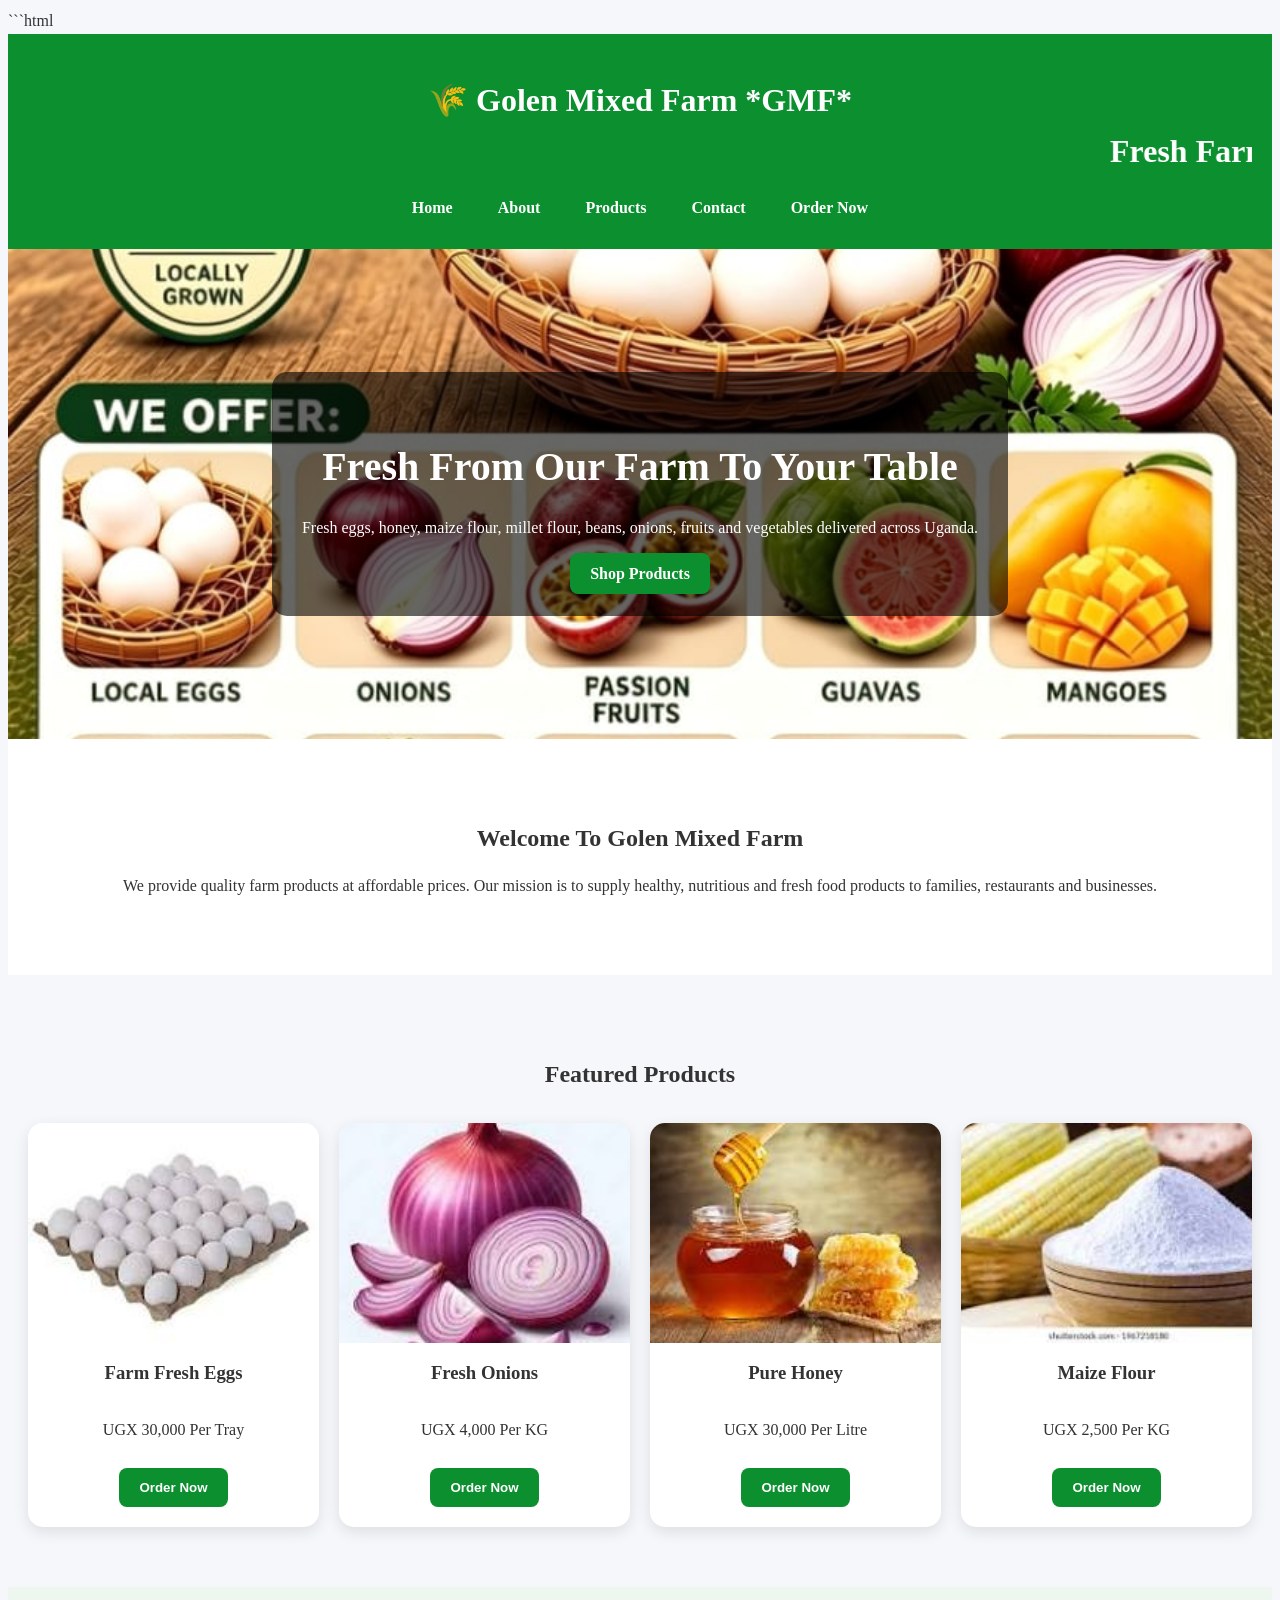
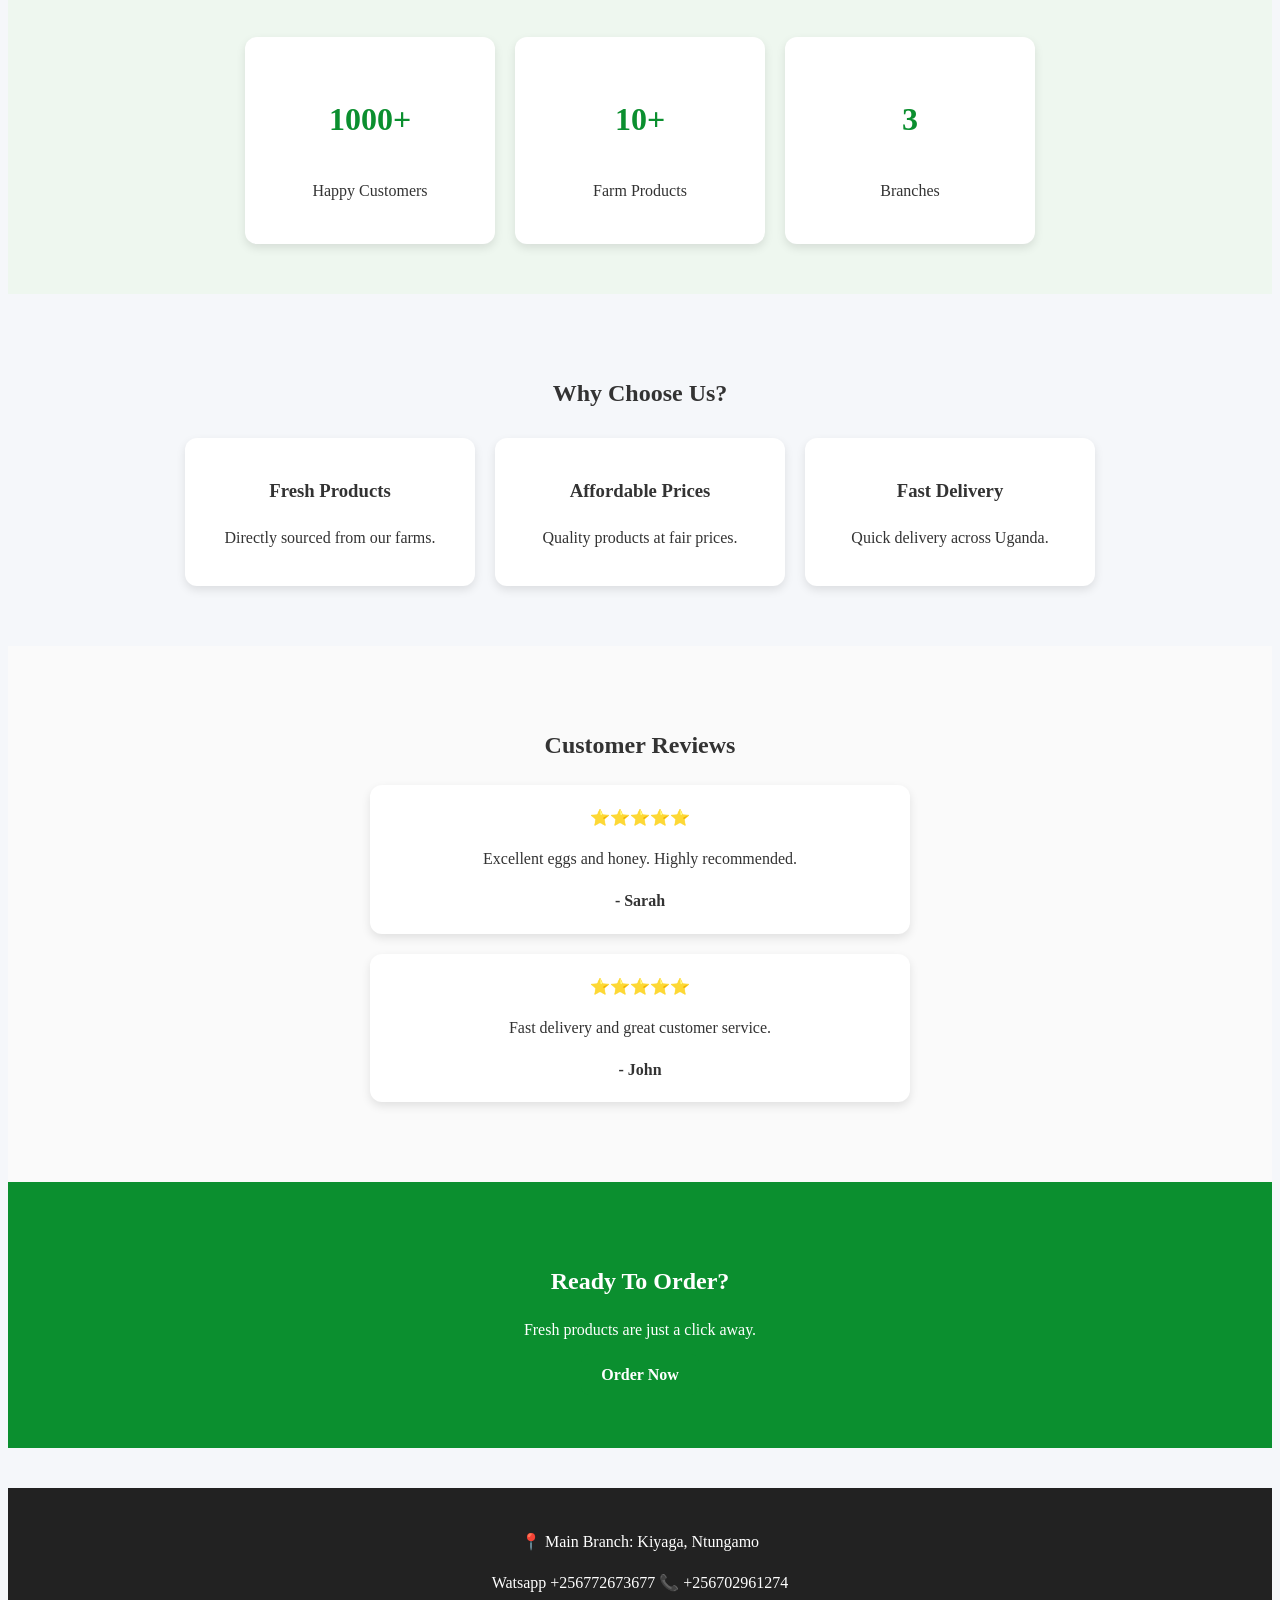
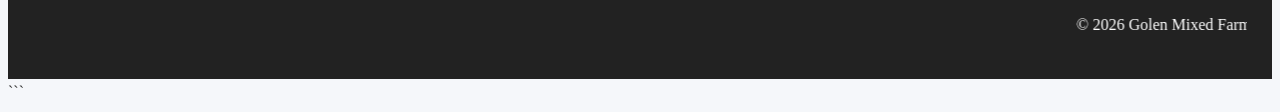
==== index.html @ 95a41045 "Add files via upload" ====
```html
<!DOCTYPE html>
<html lang="en">
<head>
<meta charset="UTF-8">
<meta name="viewport" content="width=device-width, initial-scale=1.0">
<title>Golen Mixed Farm</title>
<link rel="stylesheet" href="style.css">
</head>
<body>

<header>
    <h1>🌾 Golen Mixed Farm *GMF*
        <marquee behavior="scroll" direction="left" scrollamount="5">
            Fresh Farm Products Delivered To Your Doorstep
        </marquee>
    </h1>

    <nav>
        <a href="index.html">Home</a>
        <a href="about.html">About</a>
        <a href="products.html">Products</a>
        <a href="contact.html">Contact</a>
        <a href="order.html">Order Now</a>
    </nav>
</header>

<section class="hero">
    <div class="hero-content">
        <h2>Fresh From Our Farm To Your Table</h2>

        <p>
            Fresh eggs, honey, maize flour, millet flour,
            beans, onions, fruits and vegetables delivered
            across Uganda.
        </p>

        <a href="products.html" class="btn">
            Shop Products
        </a>
    </div>
</section>

<section class="about-preview">
    <h2>Welcome To Golen Mixed Farm</h2>

    <p>
        We provide quality farm products at affordable prices.
        Our mission is to supply healthy, nutritious and fresh
        food products to families, restaurants and businesses.
    </p>
</section>

<section class="products-section">

<h2>Featured Products</h2>

<div class="product-container">

<div class="product-card">
<img src="images/eggs.jpg" alt="Eggs">
<h3>Farm Fresh Eggs</h3>
<p>UGX 30,000 Per Tray</p>
<a href="order.html"><button>Order Now</button></a>
</div>

<div class="product-card">
<img src="images/onions.jpg" alt="Onions">
<h3>Fresh Onions</h3>
<p>UGX 4,000 Per KG</p>
<a href="order.html"><button>Order Now</button></a>
</div>

<div class="product-card">
<img src="images/Honey.jpg" alt="Honey">
<h3>Pure Honey</h3>
<p>UGX 30,000 Per Litre</p>
<a href="order.html"><button>Order Now</button></a>
</div>

<div class="product-card">
<img src="images/maize flour (4).jpg" alt="Maize Flour">
<h3>Maize Flour</h3>
<p>UGX 2,500 Per KG</p>
<a href="order.html"><button>Order Now</button></a>
</div>

</div>

</section>

<section class="stats">

<div class="stat-box">
<h3>1000+</h3>
<p>Happy Customers</p>
</div>

<div class="stat-box">
<h3>10+</h3>
<p>Farm Products</p>
</div>

<div class="stat-box">
<h3>3</h3>
<p>Branches</p>
</div>

</section>

<section class="why-us">

<h2>Why Choose Us?</h2>

<div class="why-container">

<div class="why-card">
<h3>Fresh Products</h3>
<p>Directly sourced from our farms.</p>
</div>

<div class="why-card">
<h3>Affordable Prices</h3>
<p>Quality products at fair prices.</p>
</div>

<div class="why-card">
<h3>Fast Delivery</h3>
<p>Quick delivery across Uganda.</p>
</div>

</div>

</section>

<section class="reviews">

<h2>Customer Reviews</h2>

<div class="review-card">
⭐⭐⭐⭐⭐
<p>Excellent eggs and honey. Highly recommended.</p>
<strong>- Sarah</strong>
</div>

<div class="review-card">
⭐⭐⭐⭐⭐
<p>Fast delivery and great customer service.</p>
<strong>- John</strong>
</div>

</section>

<section class="cta">

<h2>Ready To Order?</h2>

<p>Fresh products are just a click away.</p>

<a href="order.html" class="btn">
Order Now
</a>

</section>

<footer>

<p>📍 Main Branch: Kiyaga, Ntungamo</p>

<p>Watsapp +256772673677
   📞 +256702961274
</p>

<p><marquee>© 2026 Golen Mixed Farm. All Rights Reserved.</marquee></p>

</footer>

</body>
</html>
```
---- style.css ----
```css
*{
margin:0;
padding:0;
box-sizing:border-box;
font-family:Arial, sans-serif;
}

body{
background:#f5f7fa;
color:#333;
line-height:1.6;
}

/* HEADER */

header{
background:#0b8f2f;
color:white;
padding:20px;
text-align:center;
}

header h1{
margin-bottom:10px;
}

nav{
display:flex;
justify-content:center;
flex-wrap:wrap;
gap:15px;
margin-top:10px;
}

nav a{
color:white;
text-decoration:none;
font-weight:bold;
padding:8px 15px;
border-radius:5px;
transition:0.3s;
}

nav a:hover{
background:rgba(255,255,255,0.2);
}

/* HERO */

.hero{
background:url("images/GMF.jpg");
background-size:cover;
background-position:center;
min-height:450px;
display:flex;
align-items:center;
justify-content:center;
text-align:center;
padding:20px;
}

.hero-content{
background:rgba(0,0,0,0.6);
color:white;
padding:30px;
border-radius:15px;
max-width:700px;
}

.hero h2{
font-size:40px;
margin-bottom:15px;
}

.hero p{
margin-bottom:20px;
}

/* BUTTONS */

.btn,
button{
background:#0b8f2f;
color:white;
border:none;
padding:12px 20px;
border-radius:8px;
cursor:pointer;
text-decoration:none;
font-weight:bold;
transition:0.3s;
}

.btn:hover,
button:hover{
transform:translateY(-2px);
}

/* PRODUCTS */

.products-section{
padding:60px 20px;
text-align:center;
}

.product-container{
display:grid;
grid-template-columns:repeat(auto-fit,minmax(250px,1fr));
gap:20px;
margin-top:30px;
}

.product-card{
background:white;
border-radius:15px;
overflow:hidden;
box-shadow:0 5px 15px rgba(0,0,0,0.1);
padding-bottom:20px;
}

.product-card img{
width:100%;
height:220px;
object-fit:cover;
}

.product-card h3{
margin-top:15px;
}

.product-card p{
padding:10px;
}

/* ABOUT */

.about-preview{
padding:60px 20px;
text-align:center;
background:white;
}

.about-preview h2{
margin-bottom:15px;
}

/* STATS */

.stats{
display:flex;
justify-content:center;
flex-wrap:wrap;
gap:20px;
padding:50px 20px;
background:#eef7ef;
}

.stat-box{
background:white;
padding:25px;
border-radius:12px;
width:200px;
text-align:center;
box-shadow:0 4px 10px rgba(0,0,0,0.1);
}

.stat-box h3{
color:#0b8f2f;
font-size:32px;
}

/* WHY US */

.why-us{
padding:60px 20px;
text-align:center;
}

.why-container{
display:flex;
justify-content:center;
flex-wrap:wrap;
gap:20px;
margin-top:25px;
}

.why-card{
background:white;
padding:20px;
border-radius:12px;
width:250px;
box-shadow:0 4px 10px rgba(0,0,0,0.1);
}

/* REVIEWS */

.reviews{
padding:60px 20px;
background:#fafafa;
text-align:center;
}

.review-card{
background:white;
max-width:500px;
margin:20px auto;
padding:20px;
border-radius:12px;
box-shadow:0 4px 10px rgba(0,0,0,0.1);
}

/* CTA */

.cta{
background:#0b8f2f;
color:white;
text-align:center;
padding:60px 20px;
}

.cta h2{
margin-bottom:15px;
}

.cta p{
margin-bottom:20px;
}

/* CONTACT */

.contact-section{
padding:60px 20px;
display:flex;
justify-content:center;
}

.contact-card{
background:white;
padding:30px;
border-radius:15px;
max-width:600px;
width:100%;
box-shadow:0 5px 15px rgba(0,0,0,0.1);
}

/* ORDER PAGE */

.order-container{
display:flex;
justify-content:center;
align-items:center;
min-height:100vh;
padding:20px;
}

.order-card{
background:white;
padding:30px;
border-radius:20px;
max-width:500px;
width:100%;
box-shadow:0 10px 30px rgba(0,0,0,0.15);
}

.order-card input,
.order-card select{
width:100%;
padding:14px;
margin-bottom:15px;
border:1px solid #ddd;
border-radius:10px;
}

#message{
margin-top:15px;
font-weight:bold;
color:green;
}

/* FOOTER */

footer{
background:#222;
color:white;
text-align:center;
padding:25px;
margin-top:40px;
}

/* MOBILE */

@media(max-width:768px){

.hero h2{
font-size:28px;
}

nav{
flex-direction:column;
}

.product-container{
grid-template-columns:1fr;
}

.stats{
flex-direction:column;
align-items:center;
}

.why-container{
flex-direction:column;
align-items:center;
}

}
```
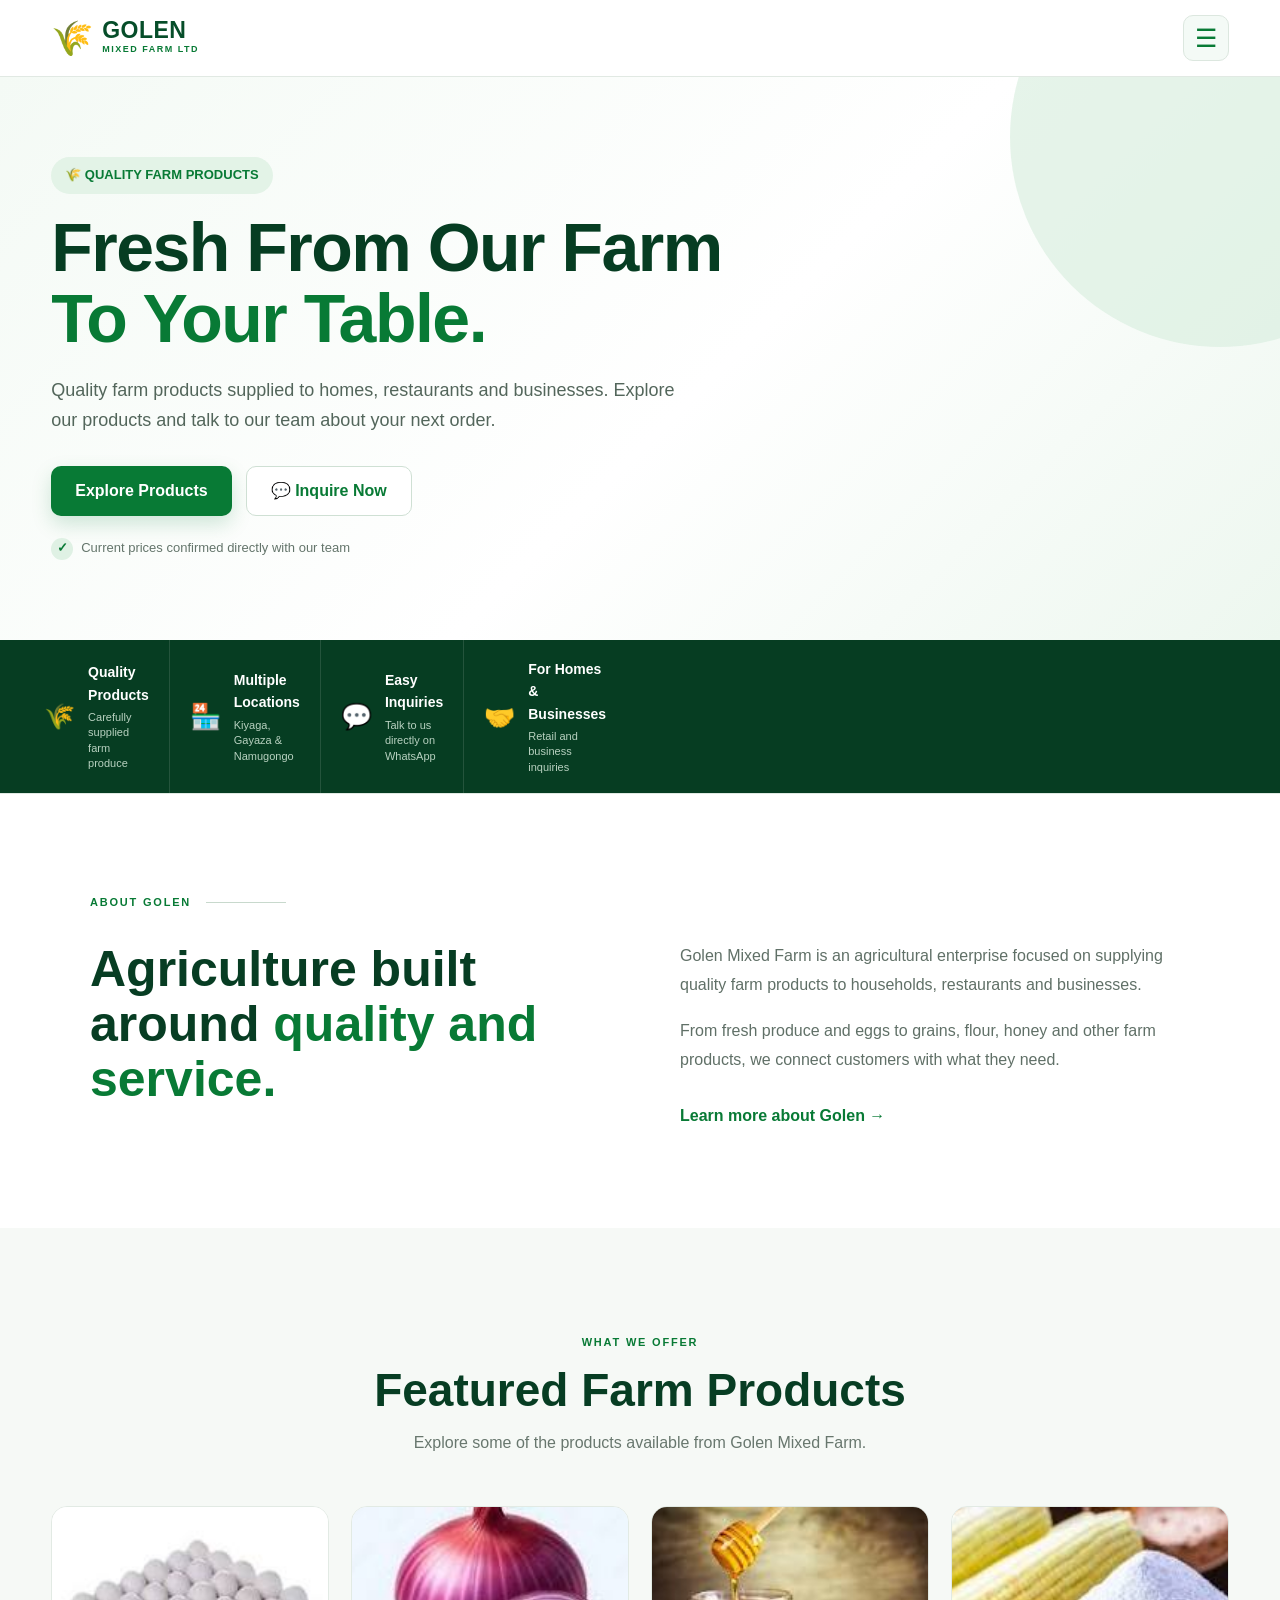
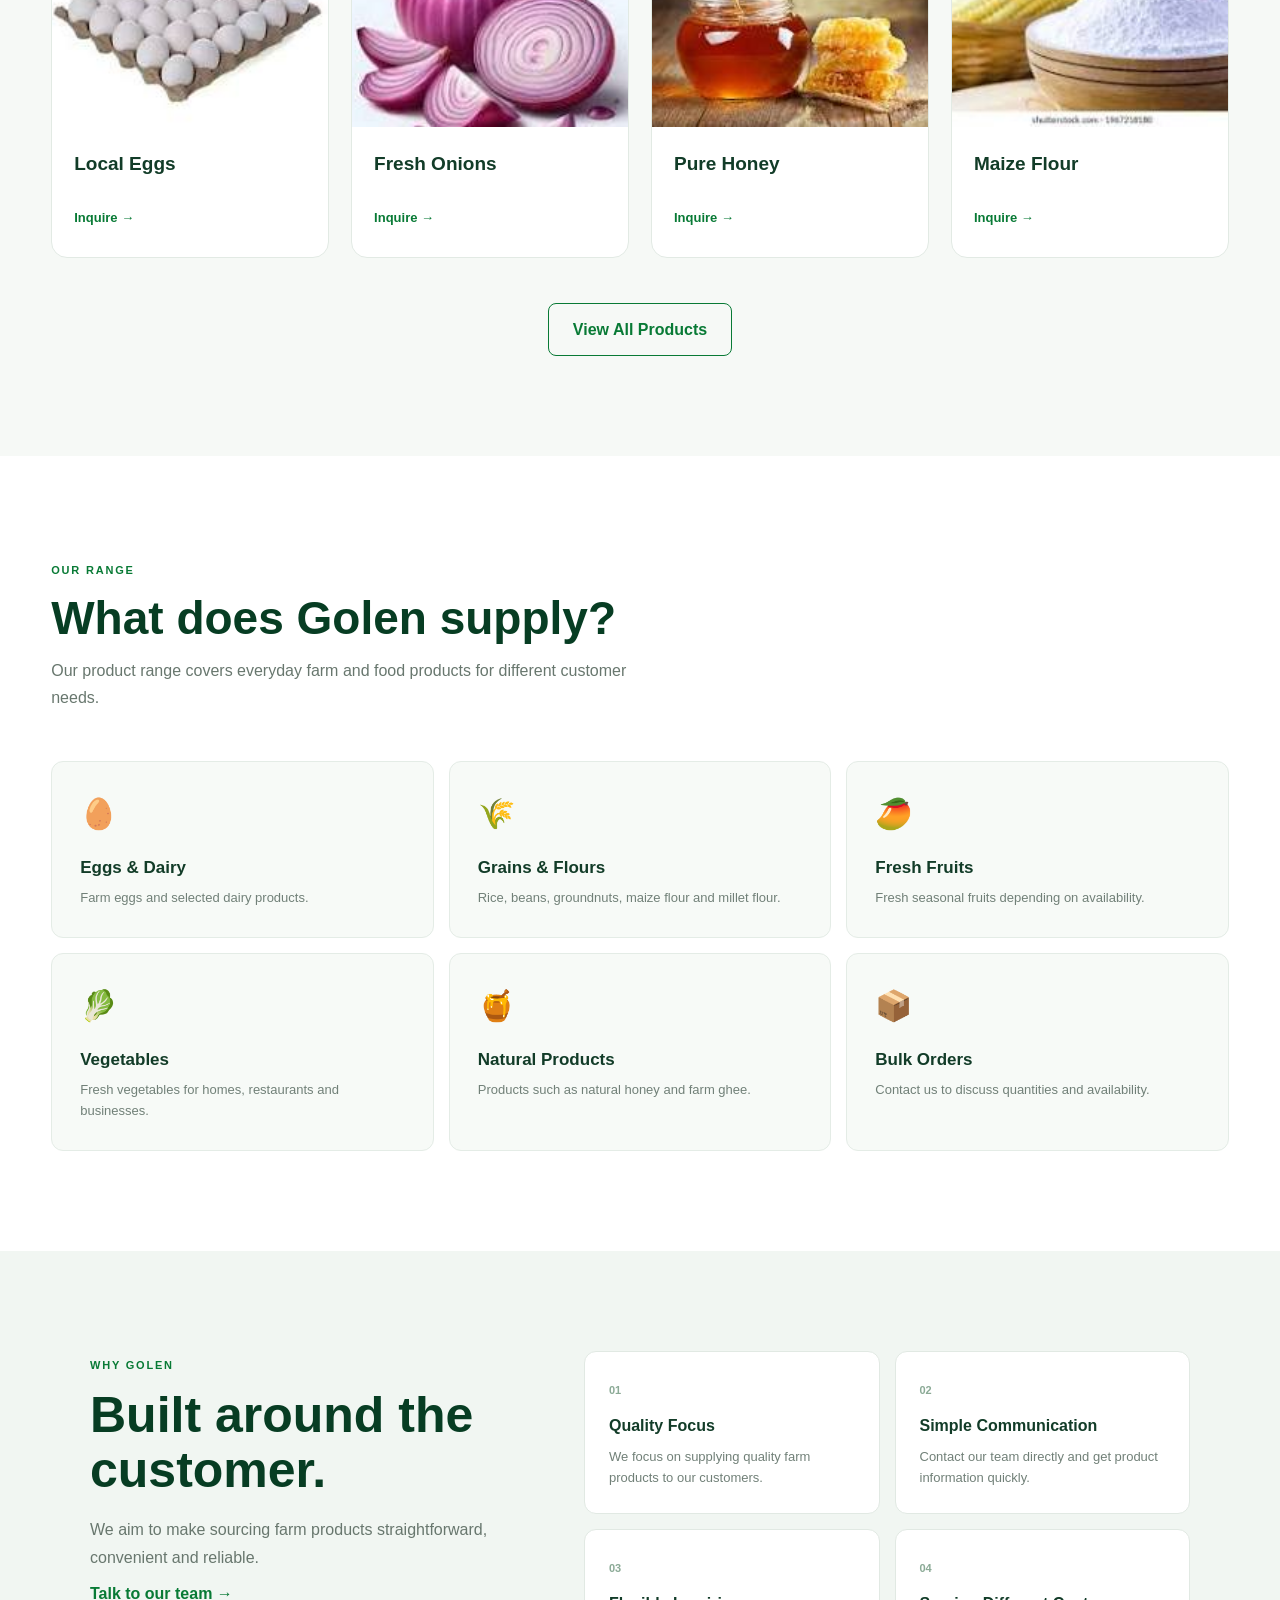
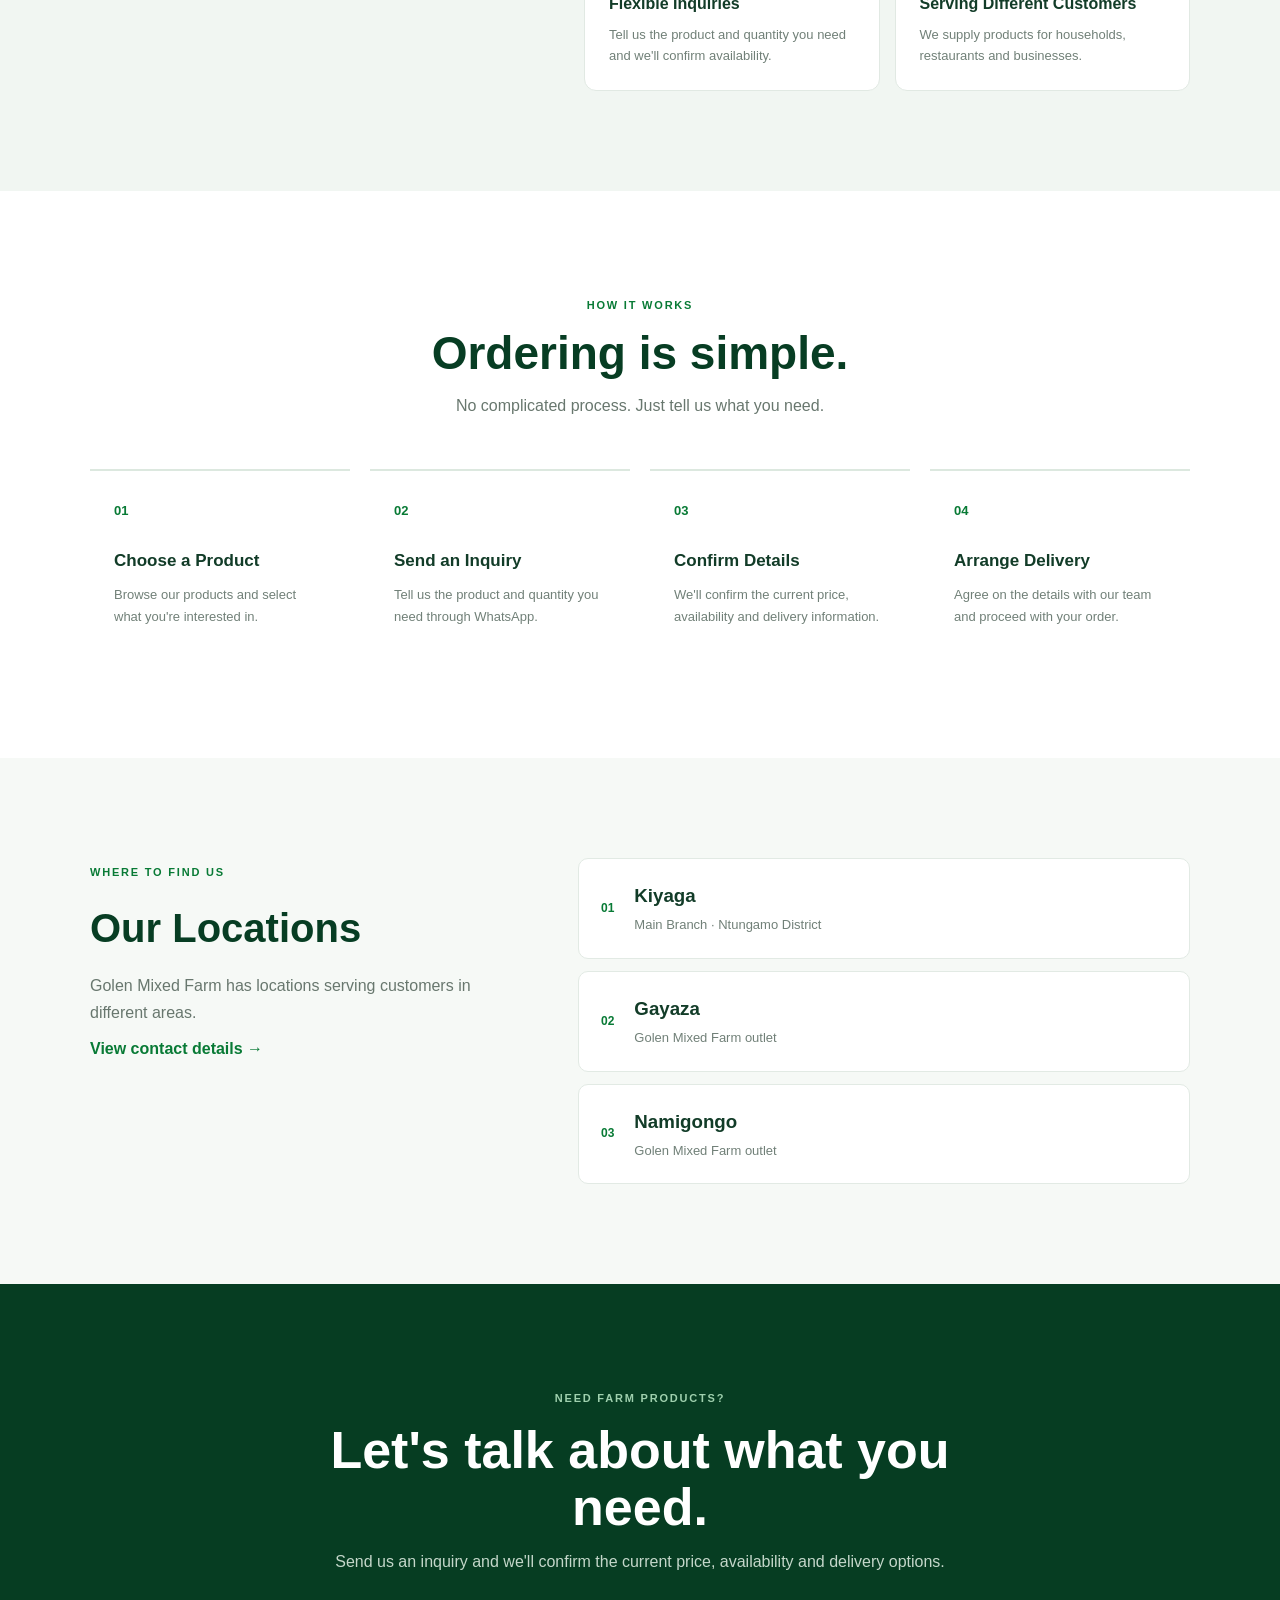
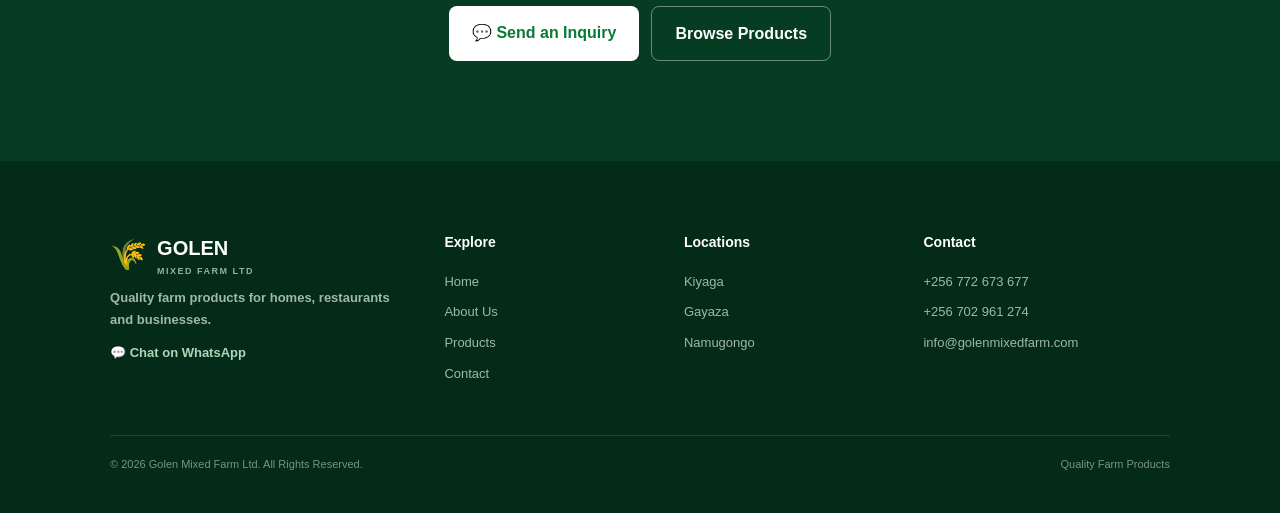
==== commit ec68cf33: "Initial Golen Mixed Farm website" ====
--- a/index.html
+++ b/index.html
@@ -1,180 +1,1051 @@
-```html
-<!DOCTYPE html>
-<html lang="en">
-<head>
-<meta charset="UTF-8">
-<meta name="viewport" content="width=device-width, initial-scale=1.0">
-<title>Golen Mixed Farm</title>
-<link rel="stylesheet" href="style.css">
-</head>
-<body>
-
-<header>
-    <h1>🌾 Golen Mixed Farm *GMF*
-        <marquee behavior="scroll" direction="left" scrollamount="5">
-            Fresh Farm Products Delivered To Your Doorstep
-        </marquee>
-    </h1>
-
-    <nav>
-        <a href="index.html">Home</a>
-        <a href="about.html">About</a>
-        <a href="products.html">Products</a>
-        <a href="contact.html">Contact</a>
-        <a href="order.html">Order Now</a>
-    </nav>
-</header>
-
-<section class="hero">
-    <div class="hero-content">
-        <h2>Fresh From Our Farm To Your Table</h2>
-
-        <p>
-            Fresh eggs, honey, maize flour, millet flour,
-            beans, onions, fruits and vegetables delivered
-            across Uganda.
-        </p>
-
-        <a href="products.html" class="btn">
-            Shop Products
-        </a>
-    </div>
-</section>
-
-<section class="about-preview">
-    <h2>Welcome To Golen Mixed Farm</h2>
-
-    <p>
-        We provide quality farm products at affordable prices.
-        Our mission is to supply healthy, nutritious and fresh
-        food products to families, restaurants and businesses.
-    </p>
-</section>
-
-<section class="products-section">
-
-<h2>Featured Products</h2>
-
-<div class="product-container">
-
-<div class="product-card">
-<img src="images/eggs.jpg" alt="Eggs">
-<h3>Farm Fresh Eggs</h3>
-<p>UGX 30,000 Per Tray</p>
-<a href="order.html"><button>Order Now</button></a>
-</div>
-
-<div class="product-card">
-<img src="images/onions.jpg" alt="Onions">
-<h3>Fresh Onions</h3>
-<p>UGX 4,000 Per KG</p>
-<a href="order.html"><button>Order Now</button></a>
-</div>
-
-<div class="product-card">
-<img src="images/Honey.jpg" alt="Honey">
-<h3>Pure Honey</h3>
-<p>UGX 30,000 Per Litre</p>
-<a href="order.html"><button>Order Now</button></a>
-</div>
-
-<div class="product-card">
-<img src="images/maize flour (4).jpg" alt="Maize Flour">
-<h3>Maize Flour</h3>
-<p>UGX 2,500 Per KG</p>
-<a href="order.html"><button>Order Now</button></a>
-</div>
-
-</div>
-
-</section>
-
-<section class="stats">
-
-<div class="stat-box">
-<h3>1000+</h3>
-<p>Happy Customers</p>
-</div>
-
-<div class="stat-box">
-<h3>10+</h3>
-<p>Farm Products</p>
-</div>
-
-<div class="stat-box">
-<h3>3</h3>
-<p>Branches</p>
-</div>
-
-</section>
-
-<section class="why-us">
-
-<h2>Why Choose Us?</h2>
-
-<div class="why-container">
-
-<div class="why-card">
-<h3>Fresh Products</h3>
-<p>Directly sourced from our farms.</p>
-</div>
-
-<div class="why-card">
-<h3>Affordable Prices</h3>
-<p>Quality products at fair prices.</p>
-</div>
-
-<div class="why-card">
-<h3>Fast Delivery</h3>
-<p>Quick delivery across Uganda.</p>
-</div>
-
-</div>
-
-</section>
-
-<section class="reviews">
-
-<h2>Customer Reviews</h2>
-
-<div class="review-card">
-⭐⭐⭐⭐⭐
-<p>Excellent eggs and honey. Highly recommended.</p>
-<strong>- Sarah</strong>
-</div>
-
-<div class="review-card">
-⭐⭐⭐⭐⭐
-<p>Fast delivery and great customer service.</p>
-<strong>- John</strong>
-</div>
-
-</section>
-
-<section class="cta">
-
-<h2>Ready To Order?</h2>
-
-<p>Fresh products are just a click away.</p>
-
-<a href="order.html" class="btn">
-Order Now
-</a>
-
-</section>
-
-<footer>
-
-<p>📍 Main Branch: Kiyaga, Ntungamo</p>
-
-<p>Watsapp +256772673677
-   📞 +256702961274
-</p>
-
-<p><marquee>© 2026 Golen Mixed Farm. All Rights Reserved.</marquee></p>
-
-</footer>
-
-</body>
-</html>
-```
+<!DOCTYPE html>
+<html lang="en">
+
+<head>
+
+    <meta charset="UTF-8">
+
+    <meta name="viewport"
+          content="width=device-width, initial-scale=1.0">
+
+    <title>Golen Mixed Farm Ltd | Quality Farm Products</title>
+
+    <meta
+        name="description"
+        content="Golen Mixed Farm supplies quality farm products to homes, restaurants and businesses."
+    >
+
+    <link rel="stylesheet" href="style.css">
+
+</head>
+
+<body class="homepage">
+
+
+<header class="site-header">
+
+    <div class="nav-container">
+
+        <a href="index.html" class="logo">
+
+            <span class="logo-icon">🌾</span>
+
+            <div class="logo-text">
+
+                <strong>GOLEN</strong>
+
+                <small>MIXED FARM LTD</small>
+
+            </div>
+
+        </a>
+
+
+        <button
+            class="menu-toggle"
+            id="menuToggle"
+            aria-label="Open navigation"
+        >
+            ☰
+        </button>
+
+
+        <nav class="main-nav" id="mainNav">
+
+            <a href="index.html" class="active">
+                Home
+            </a>
+
+            <a href="about.html">
+                About
+            </a>
+
+            <a href="products.html">
+                Products
+            </a>
+
+            <a href="contact.html">
+                Branches
+            </a>
+
+            <a href="contact.html">
+                Contact
+            </a>
+
+            <a href="order.html" class="nav-order">
+                💬 Inquire via WhatsApp
+            </a>
+
+        </nav>
+
+    </div>
+
+</header>
+
+<section class="hero">
+
+    <div class="hero-content">
+
+        <span class="hero-tag">
+            🌾 QUALITY FARM PRODUCTS
+        </span>
+
+
+        <h1>
+            Fresh From Our Farm
+            <span>To Your Table.</span>
+        </h1>
+
+
+        <p>
+            Quality farm products supplied to homes,
+            restaurants and businesses. Explore our
+            products and talk to our team about your
+            next order.
+        </p>
+
+
+        <div class="hero-buttons">
+
+            <a
+                href="products.html"
+                class="primary-btn"
+            >
+                Explore Products
+            </a>
+
+
+            <a
+                href="order.html"
+                class="secondary-btn"
+            >
+                💬 Inquire Now
+            </a>
+
+        </div>
+
+
+        <div class="hero-note">
+
+            <span>✓</span>
+            Current prices confirmed directly with our team
+
+        </div>
+
+    </div>
+
+</section>
+
+
+<section class="trust-strip">
+
+    <div class="trust-container">
+
+
+        <div class="trust-item">
+
+            <span>🌾</span>
+
+            <div>
+
+                <strong>Quality Products</strong>
+
+                <small>
+                    Carefully supplied farm produce
+                </small>
+
+            </div>
+
+        </div>
+
+
+        <div class="trust-item">
+
+            <span>🏪</span>
+
+            <div>
+
+                <strong>Multiple Locations</strong>
+
+                <small>
+                    Kiyaga, Gayaza & Namugongo
+                </small>
+
+            </div>
+
+        </div>
+
+
+        <div class="trust-item">
+
+            <span>💬</span>
+
+            <div>
+
+                <strong>Easy Inquiries</strong>
+
+                <small>
+                    Talk to us directly on WhatsApp
+                </small>
+
+            </div>
+
+        </div>
+
+
+        <div class="trust-item">
+
+            <span>🤝</span>
+
+            <div>
+
+                <strong>For Homes & Businesses</strong>
+
+                <small>
+                    Retail and business inquiries
+                </small>
+
+            </div>
+
+        </div>
+
+
+    </div>
+
+</section>
+
+<section class="intro-section">
+
+    <div class="intro-container">
+
+
+        <div class="intro-label">
+
+            <span class="section-label">
+                ABOUT GOLEN
+            </span>
+
+            <span class="intro-line"></span>
+
+        </div>
+
+
+        <div class="intro-content">
+
+            <div>
+
+                <h2>
+                    Agriculture built around
+                    <span>quality and service.</span>
+                </h2>
+
+            </div>
+
+
+            <div>
+
+                <p>
+                    Golen Mixed Farm is an agricultural
+                    enterprise focused on supplying quality
+                    farm products to households, restaurants
+                    and businesses.
+                </p>
+
+                <p>
+                    From fresh produce and eggs to grains,
+                    flour, honey and other farm products,
+                    we connect customers with what they need.
+                </p>
+
+
+                <a
+                    href="about.html"
+                    class="text-link"
+                >
+                    Learn more about Golen →
+                </a>
+
+            </div>
+
+        </div>
+
+    </div>
+
+</section>
+
+<section class="featured-section">
+
+    <div class="section-heading">
+
+        <span class="section-label">
+            WHAT WE OFFER
+        </span>
+
+        <h2>
+            Featured Farm Products
+        </h2>
+
+        <p>
+            Explore some of the products available
+            from Golen Mixed Farm.
+        </p>
+
+    </div>
+
+
+    <div class="featured-grid">
+
+
+        <article class="featured-product">
+
+            <div class="product-image">
+
+                <img
+                    src="images/eggs.jpg"
+                    alt="Fresh farm eggs"
+                >
+
+
+            </div>
+
+
+            <div class="featured-info">
+
+                <h3>Local Eggs</h3>
+
+
+                <button
+                    onclick="inquireProduct('Farm Fresh Eggs')"
+                >
+                    Inquire →
+                </button>
+
+            </div>
+
+        </article>
+
+        <article class="featured-product">
+
+            <div class="product-image">
+
+                <img
+                    src="images/onions.jpg"
+                    alt="Fresh onions"
+                >
+
+            </div>
+
+
+            <div class="featured-info">
+
+                <h3>Fresh Onions</h3>
+
+                <button
+                    onclick="inquireProduct('Fresh Onions')"
+                >
+                    Inquire →
+                </button>
+
+            </div>
+
+        </article>
+
+        <article class="featured-product">
+
+            <div class="product-image">
+
+                <img
+                    src="images/Honey.jpg"
+                    alt="Pure honey"
+                >
+
+            </div>
+
+
+            <div class="featured-info">
+
+                <h3>Pure Honey</h3>
+
+                <button
+                    onclick="inquireProduct('Pure Honey')"
+                >
+                    Inquire →
+                </button>
+
+            </div>
+
+        </article>
+
+        <article class="featured-product">
+
+            <div class="product-image">
+
+                <img
+                    src="images/maize flour (4).jpg"
+                    alt="Maize flour"
+                >
+
+            </div>
+
+
+            <div class="featured-info">
+
+                <h3>Maize Flour</h3>
+
+                <button
+                    onclick="inquireProduct('Maize Flour')"
+                >
+                    Inquire →
+                </button>
+
+            </div>
+
+        </article>
+
+
+    </div>
+
+
+    <div class="center-button">
+
+        <a
+            href="products.html"
+            class="outline-btn"
+        >
+            View All Products
+        </a>
+
+    </div>
+
+</section>
+
+<section class="categories-section">
+
+    <div class="categories-container">
+
+
+        <div class="section-heading left-heading">
+
+            <span class="section-label">
+                OUR RANGE
+            </span>
+
+            <h2>
+                What does Golen supply?
+            </h2>
+
+            <p>
+                Our product range covers everyday
+                farm and food products for different
+                customer needs.
+            </p>
+
+        </div>
+
+
+        <div class="category-grid">
+
+
+            <div class="category-card">
+
+                <span>🥚</span>
+
+                <h3>Eggs & Dairy</h3>
+
+                <p>
+                    Farm eggs and selected dairy
+                    products.
+                </p>
+
+            </div>
+
+
+            <div class="category-card">
+
+                <span>🌾</span>
+
+                <h3>Grains & Flours</h3>
+
+                <p>
+                    Rice, beans, groundnuts, maize
+                    flour and millet flour.
+                </p>
+
+            </div>
+
+
+            <div class="category-card">
+
+                <span>🥭</span>
+
+                <h3>Fresh Fruits</h3>
+
+                <p>
+                    Fresh seasonal fruits depending
+                    on availability.
+                </p>
+
+            </div>
+
+
+            <div class="category-card">
+
+                <span>🥬</span>
+
+                <h3>Vegetables</h3>
+
+                <p>
+                    Fresh vegetables for homes,
+                    restaurants and businesses.
+                </p>
+
+            </div>
+
+
+            <div class="category-card">
+
+                <span>🍯</span>
+
+                <h3>Natural Products</h3>
+
+                <p>
+                    Products such as natural honey
+                    and farm ghee.
+                </p>
+
+            </div>
+
+
+            <div class="category-card">
+
+                <span>📦</span>
+
+                <h3>Bulk Orders</h3>
+
+                <p>
+                    Contact us to discuss quantities
+                    and availability.
+                </p>
+
+            </div>
+
+
+        </div>
+
+    </div>
+
+</section>
+
+<section class="why-section">
+
+    <div class="why-container">
+
+
+        <div class="why-intro">
+
+            <span class="section-label">
+                WHY GOLEN
+            </span>
+
+            <h2>
+                Built around the
+                customer.
+            </h2>
+
+            <p>
+                We aim to make sourcing farm products
+                straightforward, convenient and reliable.
+            </p>
+
+
+            <a
+                href="contact.html"
+                class="text-link"
+            >
+                Talk to our team →
+            </a>
+
+        </div>
+
+
+        <div class="why-list">
+
+
+            <div class="why-item">
+
+                <span>01</span>
+
+                <div>
+
+                    <h3>Quality Focus</h3>
+
+                    <p>
+                        We focus on supplying quality
+                        farm products to our customers.
+                    </p>
+
+                </div>
+
+            </div>
+
+
+            <div class="why-item">
+
+                <span>02</span>
+
+                <div>
+
+                    <h3>Simple Communication</h3>
+
+                    <p>
+                        Contact our team directly and
+                        get product information quickly.
+                    </p>
+
+                </div>
+
+            </div>
+
+
+            <div class="why-item">
+
+                <span>03</span>
+
+                <div>
+
+                    <h3>Flexible Inquiries</h3>
+
+                    <p>
+                        Tell us the product and quantity
+                        you need and we'll confirm availability.
+                    </p>
+
+                </div>
+
+            </div>
+
+
+            <div class="why-item">
+
+                <span>04</span>
+
+                <div>
+
+                    <h3>Serving Different Customers</h3>
+
+                    <p>
+                        We supply products for households,
+                        restaurants and businesses.
+                    </p>
+
+                </div>
+
+            </div>
+
+
+        </div>
+
+    </div>
+
+</section>
+
+<section class="steps-section">
+
+    <div class="section-heading">
+
+        <span class="section-label">
+            HOW IT WORKS
+        </span>
+
+        <h2>
+            Ordering is simple.
+        </h2>
+
+        <p>
+            No complicated process. Just tell us
+            what you need.
+        </p>
+
+    </div>
+
+
+    <div class="steps-container">
+
+
+        <div class="step">
+
+            <div class="step-number">
+                01
+            </div>
+
+            <h3>
+                Choose a Product
+            </h3>
+
+            <p>
+                Browse our products and select
+                what you're interested in.
+            </p>
+
+        </div>
+
+
+        <div class="step">
+
+            <div class="step-number">
+                02
+            </div>
+
+            <h3>
+                Send an Inquiry
+            </h3>
+
+            <p>
+                Tell us the product and quantity
+                you need through WhatsApp.
+            </p>
+
+        </div>
+
+
+        <div class="step">
+
+            <div class="step-number">
+                03
+            </div>
+
+            <h3>
+                Confirm Details
+            </h3>
+
+            <p>
+                We'll confirm the current price,
+                availability and delivery information.
+            </p>
+
+        </div>
+
+
+        <div class="step">
+
+            <div class="step-number">
+                04
+            </div>
+
+            <h3>
+                Arrange Delivery
+            </h3>
+
+            <p>
+                Agree on the details with our team
+                and proceed with your order.
+            </p>
+
+        </div>
+
+
+    </div>
+
+</section>
+
+<section class="locations-section">
+
+    <div class="locations-container">
+
+
+        <div class="locations-intro">
+
+            <span class="section-label">
+                WHERE TO FIND US
+            </span>
+
+            <h2>
+                Our Locations
+            </h2>
+
+            <p>
+                Golen Mixed Farm has locations serving
+                customers in different areas.
+            </p>
+
+
+            <a
+                href="contact.html"
+                class="text-link"
+            >
+                View contact details →
+            </a>
+
+        </div>
+
+
+        <div class="locations-list">
+
+
+            <div class="location-card">
+
+                <span>01</span>
+
+                <div>
+
+                    <h3>
+                        Kiyaga
+                    </h3>
+
+                    <p>
+                        Main Branch · Ntungamo District
+                    </p>
+
+                </div>
+
+            </div>
+
+
+            <div class="location-card">
+
+                <span>02</span>
+
+                <div>
+
+                    <h3>
+                        Gayaza
+                    </h3>
+
+                    <p>
+                        Golen Mixed Farm outlet
+                    </p>
+
+                </div>
+
+            </div>
+
+
+            <div class="location-card">
+
+                <span>03</span>
+
+                <div>
+
+                    <h3>
+                        Namigongo
+                    </h3>
+
+                    <p>
+                        Golen Mixed Farm outlet
+                    </p>
+
+                </div>
+
+            </div>
+
+
+        </div>
+
+    </div>
+
+</section>
+
+<section class="final-cta">
+
+    <div class="final-cta-content">
+
+        <span class="section-label">
+            NEED FARM PRODUCTS?
+        </span>
+
+        <h2>
+            Let's talk about what you need.
+        </h2>
+
+        <p>
+            Send us an inquiry and we'll confirm
+            the current price, availability and
+            delivery options.
+        </p>
+
+
+        <div class="cta-buttons">
+
+            <a
+                href="order.html"
+                class="cta-primary"
+            >
+                💬 Send an Inquiry
+            </a>
+
+
+            <a
+                href="products.html"
+                class="cta-secondary"
+            >
+                Browse Products
+            </a>
+
+        </div>
+
+    </div>
+
+</section>
+
+
+
+<!-- =========================================
+     10. FOOTER
+========================================= -->
+
+<footer class="site-footer">
+
+    <div class="footer-container">
+
+
+        <div class="footer-brand">
+
+            <a href="index.html" class="footer-logo">
+
+                <span>🌾</span>
+
+                <div>
+
+                    <strong>GOLEN</strong>
+
+                    <small>
+                        MIXED FARM LTD
+                    </small>
+
+                </div>
+
+            </a>
+
+
+            <p>
+                Quality farm products for homes,
+                restaurants and businesses.
+            </p>
+
+
+            <a
+                href="https://wa.me/256772673677"
+                target="_blank"
+                class="footer-whatsapp"
+            >
+                💬 Chat on WhatsApp
+            </a>
+
+        </div>
+
+
+
+        <div class="footer-column">
+
+            <h4>Explore</h4>
+
+            <a href="index.html">
+                Home
+            </a>
+
+            <a href="about.html">
+                About Us
+            </a>
+
+            <a href="products.html">
+                Products
+            </a>
+
+            <a href="contact.html">
+                Contact
+            </a>
+
+        </div>
+
+
+
+        <div class="footer-column">
+
+            <h4>Locations</h4>
+
+            <p>
+                Kiyaga
+            </p>
+
+            <p>
+                Gayaza
+            </p>
+
+            <p>
+                Namugongo
+            </p>
+
+        </div>
+
+
+
+        <div class="footer-column">
+
+            <h4>Contact</h4>
+
+            <p>
+                +256 772 673 677
+            </p>
+
+            <p>
+                +256 702 961 274
+            </p>
+
+            <p>
+                info@golenmixedfarm.com
+            </p>
+
+        </div>
+
+
+    </div>
+
+
+    <div class="footer-bottom">
+
+        <p>
+            © 2026 Golen Mixed Farm Ltd.
+            All Rights Reserved.
+        </p>
+
+        <p>
+            Quality Farm Products
+        </p>
+
+    </div>
+
+</footer>
+
+
+
+<script src="app.js"></script>
+
+
+<script>
+
+const menuToggle =
+    document.getElementById("menuToggle");
+
+const mainNav =
+    document.getElementById("mainNav");
+
+
+menuToggle.addEventListener(
+    "click",
+    function () {
+
+        mainNav.classList.toggle("show");
+
+        menuToggle.textContent =
+            mainNav.classList.contains("show")
+                ? "✕"
+                : "☰";
+
+    }
+);
+
+</script>
+
+
+</body>
+</html>
--- a/style.css
+++ b/style.css
@@ -1,318 +1,2598 @@
-```css
-*{
-margin:0;
-padding:0;
-box-sizing:border-box;
-font-family:Arial, sans-serif;
-}
-
-body{
-background:#f5f7fa;
-color:#333;
-line-height:1.6;
-}
-
-/* HEADER */
-
-header{
-background:#0b8f2f;
-color:white;
-padding:20px;
-text-align:center;
-}
-
-header h1{
-margin-bottom:10px;
-}
-
-nav{
-display:flex;
-justify-content:center;
-flex-wrap:wrap;
-gap:15px;
-margin-top:10px;
-}
-
-nav a{
-color:white;
-text-decoration:none;
-font-weight:bold;
-padding:8px 15px;
-border-radius:5px;
-transition:0.3s;
-}
-
-nav a:hover{
-background:rgba(255,255,255,0.2);
-}
-
-/* HERO */
-
-.hero{
-background:url("images/GMF.jpg");
-background-size:cover;
-background-position:center;
-min-height:450px;
-display:flex;
-align-items:center;
-justify-content:center;
-text-align:center;
-padding:20px;
-}
-
-.hero-content{
-background:rgba(0,0,0,0.6);
-color:white;
-padding:30px;
-border-radius:15px;
-max-width:700px;
-}
-
-.hero h2{
-font-size:40px;
-margin-bottom:15px;
-}
-
-.hero p{
-margin-bottom:20px;
-}
-
-/* BUTTONS */
-
-.btn,
-button{
-background:#0b8f2f;
-color:white;
-border:none;
-padding:12px 20px;
-border-radius:8px;
-cursor:pointer;
-text-decoration:none;
-font-weight:bold;
-transition:0.3s;
-}
-
-.btn:hover,
-button:hover{
-transform:translateY(-2px);
-}
-
-/* PRODUCTS */
-
-.products-section{
-padding:60px 20px;
-text-align:center;
-}
-
-.product-container{
-display:grid;
-grid-template-columns:repeat(auto-fit,minmax(250px,1fr));
-gap:20px;
-margin-top:30px;
-}
-
-.product-card{
-background:white;
-border-radius:15px;
-overflow:hidden;
-box-shadow:0 5px 15px rgba(0,0,0,0.1);
-padding-bottom:20px;
-}
-
-.product-card img{
-width:100%;
-height:220px;
-object-fit:cover;
-}
-
-.product-card h3{
-margin-top:15px;
-}
-
-.product-card p{
-padding:10px;
-}
-
-/* ABOUT */
-
-.about-preview{
-padding:60px 20px;
-text-align:center;
-background:white;
-}
-
-.about-preview h2{
-margin-bottom:15px;
-}
-
-/* STATS */
-
-.stats{
-display:flex;
-justify-content:center;
-flex-wrap:wrap;
-gap:20px;
-padding:50px 20px;
-background:#eef7ef;
-}
-
-.stat-box{
-background:white;
-padding:25px;
-border-radius:12px;
-width:200px;
-text-align:center;
-box-shadow:0 4px 10px rgba(0,0,0,0.1);
-}
-
-.stat-box h3{
-color:#0b8f2f;
-font-size:32px;
-}
-
-/* WHY US */
-
-.why-us{
-padding:60px 20px;
-text-align:center;
-}
-
-.why-container{
-display:flex;
-justify-content:center;
-flex-wrap:wrap;
-gap:20px;
-margin-top:25px;
-}
-
-.why-card{
-background:white;
-padding:20px;
-border-radius:12px;
-width:250px;
-box-shadow:0 4px 10px rgba(0,0,0,0.1);
-}
-
-/* REVIEWS */
-
-.reviews{
-padding:60px 20px;
-background:#fafafa;
-text-align:center;
-}
-
-.review-card{
-background:white;
-max-width:500px;
-margin:20px auto;
-padding:20px;
-border-radius:12px;
-box-shadow:0 4px 10px rgba(0,0,0,0.1);
-}
-
-/* CTA */
-
-.cta{
-background:#0b8f2f;
-color:white;
-text-align:center;
-padding:60px 20px;
-}
-
-.cta h2{
-margin-bottom:15px;
-}
-
-.cta p{
-margin-bottom:20px;
-}
-
-/* CONTACT */
-
-.contact-section{
-padding:60px 20px;
-display:flex;
-justify-content:center;
-}
-
-.contact-card{
-background:white;
-padding:30px;
-border-radius:15px;
-max-width:600px;
-width:100%;
-box-shadow:0 5px 15px rgba(0,0,0,0.1);
-}
-
-/* ORDER PAGE */
-
-.order-container{
-display:flex;
-justify-content:center;
-align-items:center;
-min-height:100vh;
-padding:20px;
-}
-
-.order-card{
-background:white;
-padding:30px;
-border-radius:20px;
-max-width:500px;
-width:100%;
-box-shadow:0 10px 30px rgba(0,0,0,0.15);
-}
-
-.order-card input,
-.order-card select{
-width:100%;
-padding:14px;
-margin-bottom:15px;
-border:1px solid #ddd;
-border-radius:10px;
-}
-
-#message{
-margin-top:15px;
-font-weight:bold;
-color:green;
-}
-
-/* FOOTER */
-
-footer{
-background:#222;
-color:white;
-text-align:center;
-padding:25px;
-margin-top:40px;
-}
-
-/* MOBILE */
-
-@media(max-width:768px){
-
-.hero h2{
-font-size:28px;
-}
-
-nav{
-flex-direction:column;
-}
-
-.product-container{
-grid-template-columns:1fr;
-}
-
-.stats{
-flex-direction:column;
-align-items:center;
-}
-
-.why-container{
-flex-direction:column;
-align-items:center;
-}
-
-}
-```
+* {
+    margin: 0;
+    padding: 0;
+    box-sizing: border-box;
+}
+
+html {
+    scroll-behavior: smooth;
+}
+
+body {
+    font-family: Arial, Helvetica, sans-serif;
+    background: #f7faf7;
+    color: #173b2b;
+    line-height: 1.6;
+}
+
+img {
+    width: 100%;
+    display: block;
+}
+
+a {
+    text-decoration: none;
+    color: inherit;
+}
+
+
+
+:root {
+
+    --green: #087a35;
+    --dark-green: #034d27;
+    --light-green: #eaf7ee;
+    --lime: #35b95a;
+    --white: #ffffff;
+    --dark: #10251b;
+    --text: #53635a;
+    --border: #dfe9e2;
+
+    --shadow:
+        0 12px 35px rgba(0, 50, 25, 0.08);
+
+}
+.site-header {
+    position: sticky;
+    top: 0;
+    z-index: 1000;
+
+    background: #ffffff;
+
+    border-bottom: 1px solid #e1e9e3;
+}
+
+.nav-container {
+    width: min(1200px, 92%);
+    min-height: 76px;
+
+    margin: auto;
+
+    display: flex;
+    align-items: center;
+    justify-content: space-between;
+
+    position: relative;
+}
+
+.logo {
+    display: flex;
+    align-items: center;
+
+    gap: 9px;
+
+    text-decoration: none;
+}
+
+.logo-icon {
+    font-size: 35px;
+}
+
+.logo-text {
+    display: flex;
+    flex-direction: column;
+}
+
+.logo strong {
+    color: #064d29;
+
+    font-size: 23px;
+
+    line-height: 1;
+}
+
+.logo small {
+    color: #087a35;
+
+    font-size: 9px;
+
+    font-weight: bold;
+
+    letter-spacing: 1.5px;
+}
+
+.logo em {
+    color: #54715e;
+
+    font-size: 10px;
+
+    font-style: normal;
+}
+
+.main-nav {
+    display: flex;
+
+    align-items: center;
+
+    gap: 5px;
+}
+
+.main-nav a {
+    padding: 10px 13px;
+
+    color: #294438;
+
+    font-size: 14px;
+
+    font-weight: 600;
+
+    text-decoration: none;
+
+    border-radius: 7px;
+
+    transition: .25s ease;
+}
+
+.main-nav a:hover,
+.main-nav a.active {
+    color: #087a35;
+
+    background: #f3faf5;
+}
+
+.main-nav .nav-order {
+    margin-left: 8px;
+
+    background: #087a35;
+
+    color: white;
+
+    padding: 11px 16px;
+
+    border-radius: 8px;
+}
+
+.main-nav .nav-order:hover {
+    background: #064d29;
+
+    color: white;
+}
+
+.menu-toggle {
+    display: none;
+
+    width: 46px;
+    height: 46px;
+
+    align-items: center;
+    justify-content: center;
+
+    border: 1px solid #dce7df;
+
+    border-radius: 10px;
+
+    background: #f5faf6;
+
+    color: #087a35;
+
+    font-size: 25px;
+
+    cursor: pointer;
+}
+
+
+.homepage .menu-toggle {
+    display: flex;
+}
+
+.homepage .main-nav {
+    position: absolute;
+
+    top: 76px;
+
+    left: 0;
+    right: 0;
+
+    display: none;
+
+    flex-direction: column;
+
+    align-items: stretch;
+
+    gap: 0;
+
+    padding: 15px 5% 25px;
+
+    background: white;
+
+    border-top: 1px solid #edf2ee;
+
+    box-shadow:
+        0 15px 30px rgba(0, 50, 25, .12);
+}
+
+.homepage .main-nav.show {
+    display: flex;
+}
+
+.homepage .main-nav a {
+    padding: 14px 10px;
+
+    border-bottom: 1px solid #edf2ee;
+
+    border-radius: 0;
+}
+
+.homepage .main-nav a:hover,
+.homepage .main-nav a.active {
+    color: #087a35;
+
+    background: #f3faf5;
+
+    padding-left: 18px;
+}
+
+.homepage .main-nav .nav-order {
+    margin: 12px 0 0;
+
+    text-align: center;
+
+    border: none;
+
+    border-radius: 10px;
+
+    background: #087a35;
+
+    color: white;
+}
+
+.homepage .main-nav .nav-order:hover {
+    background: #064d29;
+
+    color: white;
+
+    padding-left: 10px;
+}
+
+
+/* =========================================
+   OTHER PAGES — MOBILE
+========================================= */
+
+@media (max-width: 850px) {
+
+    .menu-toggle {
+        display: flex;
+    }
+
+    .main-nav {
+        position: absolute;
+
+        top: 76px;
+
+        left: 0;
+        right: 0;
+
+        display: none;
+
+        flex-direction: column;
+
+        align-items: stretch;
+
+        gap: 0;
+
+        padding: 15px 5% 25px;
+
+        background: white;
+
+        border-top: 1px solid #edf2ee;
+
+        box-shadow:
+            0 15px 30px rgba(0, 50, 25, .12);
+    }
+
+    .main-nav.show {
+        display: flex;
+    }
+
+    .main-nav a {
+        padding: 14px 10px;
+
+        border-bottom: 1px solid #edf2ee;
+
+        border-radius: 0;
+    }
+
+    .main-nav .nav-order {
+        margin: 12px 0 0;
+
+        text-align: center;
+    }
+
+}
+
+.logo {
+    display: flex;
+    align-items: center;
+    gap: 9px;
+    text-decoration: none;
+}
+
+.logo-icon {
+    font-size: 34px;
+}
+
+.logo-text {
+    display: flex;
+    flex-direction: column;
+}
+
+.logo-text strong {
+    color: #064d29;
+    font-size: 23px;
+    line-height: 1;
+    letter-spacing: .5px;
+}
+
+.logo-text small {
+    color: #087a35;
+    font-size: 9px;
+    font-weight: 800;
+    letter-spacing: 1.5px;
+}
+
+.logo-text em {
+    color: #65766b;
+    font-size: 10px;
+    font-style: normal;
+    margin-top: 2px;
+}
+
+
+.menu-toggle {
+    width: 46px;
+    height: 46px;
+
+    display: flex;
+    align-items: center;
+    justify-content: center;
+
+    border: 1px solid #dce7df;
+    border-radius: 10px;
+
+    background: #f4faf6;
+    color: #087a35;
+
+    font-size: 25px;
+    cursor: pointer;
+
+    transition: .25s ease;
+}
+
+.menu-toggle:hover {
+    background: #087a35;
+    color: white;
+}
+
+
+.main-nav {
+    position: absolute;
+
+    top: 76px;
+    left: 0;
+    right: 0;
+
+    display: none;
+
+    flex-direction: column;
+
+    padding: 12px 5% 22px;
+
+    background: #ffffff;
+
+    border-top: 1px solid #edf2ee;
+
+    box-shadow: 0 15px 30px rgba(0, 50, 25, .12);
+}
+
+
+
+.main-nav.show {
+    display: flex;
+}
+
+
+.main-nav a {
+    display: block;
+
+    padding: 14px 10px;
+
+    color: #294438;
+    text-decoration: none;
+
+    font-size: 15px;
+    font-weight: 600;
+
+    border-bottom: 1px solid #edf2ee;
+
+    transition: .2s ease;
+}
+
+.main-nav a:hover,
+.main-nav a.active {
+    color: #087a35;
+    background: #f3faf5;
+    padding-left: 18px;
+}
+
+
+
+.main-nav .nav-order {
+    margin-top: 12px;
+
+    text-align: center;
+
+    border: none;
+    border-radius: 10px;
+
+    background: #087a35;
+    color: #ffffff;
+}
+
+.main-nav .nav-order:hover {
+    background: #064d29;
+    color: #ffffff;
+    padding-left: 10px;
+}
+
+
+
+.menu-toggle {
+
+    display: none;
+
+    background: transparent;
+
+    border: none;
+
+    font-size: 30px;
+
+    color: var(--dark-green);
+
+    cursor: pointer;
+}
+
+.hero {
+    min-height: 520px;
+
+    display: flex;
+    align-items: center;
+
+    background:
+        linear-gradient(
+            135deg,
+            #f4faf5 0%,
+            #ffffff 55%,
+            #edf7ef 100%
+        );
+
+    position: relative;
+    overflow: hidden;
+}
+
+.hero::after {
+    content: "";
+    position: absolute;
+
+    width: 420px;
+    height: 420px;
+
+    right: -150px;
+    top: -150px;
+
+    background: #dcefe1;
+
+    border-radius: 50%;
+
+    opacity: .7;
+
+    z-index: 0;
+}
+
+.hero-content {
+    width: min(1200px, 92%);
+    margin: 0 auto;
+
+    position: relative;
+    z-index: 2;
+
+    padding: 80px 0;
+}
+
+.hero-tag {
+    display: inline-block;
+
+    margin-bottom: 18px;
+
+    padding: 8px 14px;
+
+    background: #e3f3e7;
+    color: #087a35;
+
+    border-radius: 50px;
+
+    font-size: 13px;
+    font-weight: 700;
+}
+
+
+
+.hero h1 {
+    max-width: 700px;
+
+    margin: 0 0 20px;
+
+    color: #063d22;
+
+    font-size: clamp(38px, 6vw, 68px);
+
+    line-height: 1.05;
+
+    font-weight: 800;
+
+    letter-spacing: -1.5px;
+}
+
+.hero h1 span {
+    color: #087a35;
+}
+
+
+.hero p {
+    max-width: 650px;
+
+    margin: 0 0 30px;
+
+    color: #53665b;
+
+    font-size: 18px;
+
+    line-height: 1.7;
+}
+
+
+.hero-buttons {
+    display: flex;
+
+    align-items: center;
+
+    gap: 14px;
+
+    flex-wrap: wrap;
+}
+
+
+.hero-buttons a {
+    display: inline-flex;
+
+    align-items: center;
+    justify-content: center;
+
+    min-height: 50px;
+
+    padding: 0 24px;
+
+    border-radius: 10px;
+
+    text-decoration: none;
+
+    font-weight: 700;
+
+    transition: .25s ease;
+}
+
+
+.hero-buttons .primary-btn {
+    background: #087a35;
+    color: white;
+
+    box-shadow: 0 8px 20px rgba(8, 122, 53, .18);
+}
+
+.hero-buttons .primary-btn:hover {
+    background: #064d29;
+
+    transform: translateY(-2px);
+}
+
+.hero-buttons .secondary-btn {
+    background: white;
+
+    color: #087a35;
+
+    border: 1px solid #cfe0d4;
+}
+
+.hero-buttons .secondary-btn:hover {
+    background: #f2f9f4;
+}
+
+
+@media (max-width: 768px) {
+
+    .hero {
+        min-height: auto;
+    }
+
+    .hero-content {
+        width: 90%;
+        padding: 65px 0 70px;
+    }
+
+    .hero h1 {
+        font-size: clamp(36px, 11vw, 52px);
+        letter-spacing: -1px;
+    }
+
+    .hero p {
+        font-size: 16px;
+        line-height: 1.6;
+    }
+
+    .hero-buttons {
+        flex-direction: column;
+        align-items: stretch;
+    }
+
+    .hero-buttons a {
+        width: 100%;
+    }
+
+    .hero::after {
+        width: 260px;
+        height: 260px;
+
+        right: -130px;
+        top: -100px;
+    }
+}
+
+
+
+@media (max-width: 480px) {
+
+    .hero-content {
+        padding: 55px 0 60px;
+    }
+
+    .hero h1 {
+        font-size: 38px;
+    }
+
+    .hero p {
+        font-size: 15px;
+    }
+}
+.btn {
+
+    display: inline-flex;
+
+    align-items: center;
+    justify-content: center;
+
+    padding: 14px 25px;
+
+    border-radius: 30px;
+
+    font-weight: bold;
+
+    transition: 0.3s;
+
+    border: 2px solid transparent;
+}
+
+.btn-primary {
+
+    background: #13a348;
+
+    color: white;
+
+    box-shadow:
+        0 10px 25px rgba(0,0,0,0.18);
+}
+
+.btn-primary:hover {
+
+    background: #087a35;
+
+    transform: translateY(-2px);
+}
+
+.btn-outline {
+
+    border-color: rgba(255,255,255,0.7);
+
+    color: white;
+
+    background: rgba(255,255,255,0.08);
+}
+
+.btn-outline:hover {
+
+    background: white;
+
+    color: var(--green);
+}
+
+.btn-white {
+
+    background: white;
+
+    color: var(--green);
+}
+
+.btn-white:hover {
+
+    transform: translateY(-2px);
+}
+
+
+.trust-strip {
+
+    background: white;
+
+    display: grid;
+
+    grid-template-columns:
+        repeat(4, 1fr);
+
+    border-bottom: 1px solid var(--border);
+}
+
+.trust-item {
+
+    padding: 28px;
+
+    display: flex;
+
+    align-items: center;
+
+    justify-content: center;
+
+    gap: 13px;
+
+    border-right: 1px solid var(--border);
+}
+
+.trust-item:last-child {
+    border-right: none;
+}
+
+.trust-icon {
+
+    width: 48px;
+    height: 48px;
+
+    border-radius: 50%;
+
+    display: grid;
+    place-items: center;
+
+    background: var(--light-green);
+
+    font-size: 22px;
+}
+
+.trust-item strong {
+
+    display: block;
+
+    font-size: 14px;
+}
+
+.trust-item span {
+
+    display: block;
+
+    font-size: 12px;
+
+    color: var(--text);
+}
+
+
+
+.section {
+
+    padding: 95px 5%;
+}
+
+.section-heading {
+
+    text-align: center;
+
+    max-width: 720px;
+
+    margin: 0 auto 45px;
+}
+
+.left-heading {
+
+    text-align: left;
+
+    margin-left: 0;
+}
+
+.eyebrow {
+
+    color: var(--green);
+
+    font-size: 12px;
+
+    font-weight: 800;
+
+    letter-spacing: 2px;
+
+    display: inline-block;
+
+    margin-bottom: 10px;
+}
+
+.eyebrow.light {
+    color: #baf1c9;
+}
+
+.section-heading h2 {
+
+    font-size: clamp(30px, 4vw, 46px);
+
+    line-height: 1.15;
+
+    color: var(--dark);
+
+    margin-bottom: 15px;
+}
+
+.section-heading h2 span {
+
+    color: var(--green);
+}
+
+.section-heading p {
+
+    color: var(--text);
+
+    font-size: 16px;
+}
+
+.intro-section {
+
+    padding-bottom: 30px;
+
+    background: white;
+}
+
+.products-section {
+
+    background: #f7faf7;
+}
+
+.product-grid {
+
+    width: min(1200px, 100%);
+
+    margin: auto;
+
+    display: grid;
+
+    grid-template-columns:
+        repeat(4, 1fr);
+
+    gap: 22px;
+}
+
+.product-card {
+
+    background: white;
+
+    border: 1px solid var(--border);
+
+    border-radius: 18px;
+
+    overflow: hidden;
+
+    box-shadow: var(--shadow);
+
+    transition: 0.3s;
+}
+
+.product-card:hover {
+
+    transform: translateY(-6px);
+
+    box-shadow:
+        0 18px 40px rgba(0,50,25,0.13);
+}
+
+.product-image {
+
+    height: 210px;
+
+    overflow: hidden;
+}
+
+.product-image img {
+
+    height: 100%;
+
+    object-fit: cover;
+
+    transition: 0.5s;
+}
+
+.product-card:hover img {
+
+    transform: scale(1.06);
+}
+
+.product-info {
+
+    padding: 20px;
+}
+
+.product-category {
+
+    font-size: 11px;
+
+    text-transform: uppercase;
+
+    letter-spacing: 1px;
+
+    font-weight: bold;
+
+    color: var(--green);
+}
+
+.product-info h3 {
+
+    font-size: 20px;
+
+    color: var(--dark);
+
+    margin: 5px 0;
+}
+
+.product-info p {
+
+    color: var(--text);
+
+    font-size: 14px;
+
+    min-height: 45px;
+
+    margin-bottom: 15px;
+}
+
+.inquiry-btn {
+
+    display: flex;
+
+    align-items: center;
+    justify-content: center;
+
+    background: var(--green);
+
+    color: white;
+
+    padding: 11px;
+
+    border-radius: 10px;
+
+    font-size: 14px;
+
+    font-weight: bold;
+
+    transition: 0.3s;
+}
+
+.inquiry-btn:hover {
+
+    background: var(--dark-green);
+
+    transform: translateY(-2px);
+}
+
+.center-button {
+
+    text-align: center;
+
+    margin-top: 40px;
+}
+
+.secondary-btn {
+
+    display: inline-block;
+
+    color: var(--green);
+
+    border: 1.5px solid var(--green);
+
+    padding: 12px 22px;
+
+    border-radius: 30px;
+
+    font-weight: bold;
+
+    transition: 0.3s;
+}
+
+.secondary-btn:hover {
+
+    background: var(--green);
+
+    color: white;
+}
+
+
+.about-home {
+
+    display: grid;
+
+    grid-template-columns: 1fr 1fr;
+
+    background: white;
+}
+
+.about-image {
+
+    min-height: 500px;
+}
+
+.about-image img {
+
+    width: 100%;
+    height: 100%;
+
+    object-fit: cover;
+}
+
+.about-content {
+
+    padding: 80px 8%;
+
+    display: flex;
+
+    flex-direction: column;
+
+    justify-content: center;
+
+    align-items: flex-start;
+}
+
+.about-content h2 {
+
+    font-size: clamp(32px, 4vw, 50px);
+
+    line-height: 1.1;
+
+    color: var(--dark);
+
+    margin-bottom: 22px;
+}
+
+.about-content h2 span {
+
+    display: block;
+
+    color: var(--green);
+}
+
+.about-content p {
+
+    color: var(--text);
+
+    margin-bottom: 15px;
+
+    max-width: 550px;
+}
+
+.about-content .secondary-btn {
+
+    margin-top: 15px;
+}
+.why-section {
+
+    background: #eef8f0;
+}
+
+.why-grid {
+
+    width: min(1150px, 100%);
+
+    margin: auto;
+
+    display: grid;
+
+    grid-template-columns:
+        repeat(4, 1fr);
+
+    gap: 20px;
+}
+
+.why-card {
+
+    background: white;
+
+    padding: 30px 25px;
+
+    border-radius: 18px;
+
+    text-align: center;
+
+    box-shadow: var(--shadow);
+
+    transition: 0.3s;
+}
+
+.why-card:hover {
+
+    transform: translateY(-5px);
+}
+
+.why-card > span {
+
+    display: block;
+
+    font-size: 35px;
+
+    margin-bottom: 15px;
+}
+
+.why-card h3 {
+
+    color: var(--dark);
+
+    margin-bottom: 8px;
+}
+
+.why-card p {
+
+    color: var(--text);
+
+    font-size: 14px;
+}
+
+.how-section {
+
+    padding: 95px 5%;
+
+    background: white;
+}
+
+.steps-grid {
+
+    max-width: 1100px;
+
+    margin: auto;
+
+    display: grid;
+
+    grid-template-columns:
+        repeat(4, 1fr);
+
+    gap: 25px;
+}
+
+.step-card {
+
+    padding: 28px;
+
+    border: 1px solid var(--border);
+
+    border-radius: 18px;
+
+    position: relative;
+
+    background: #fbfdfb;
+}
+
+.step-number {
+
+    color: var(--green);
+
+    font-size: 13px;
+
+    font-weight: 900;
+
+    margin-bottom: 20px;
+}
+
+.step-card h3 {
+
+    margin-bottom: 8px;
+
+    color: var(--dark);
+}
+
+.step-card p {
+
+    color: var(--text);
+
+    font-size: 14px;
+}
+
+
+.cta-section {
+
+    padding: 90px 5%;
+
+    text-align: center;
+
+    color: white;
+
+    background:
+        linear-gradient(
+            135deg,
+            #056b31,
+            #0c9d45
+        );
+}
+
+.cta-section h2 {
+
+    font-size: clamp(30px, 4vw, 50px);
+
+    margin-bottom: 12px;
+}
+
+.cta-section p {
+
+    max-width: 650px;
+
+    margin: 0 auto 28px;
+
+    color: #ddf8e4;
+}
+
+.site-footer {
+
+    background: #052d1b;
+
+    color: white;
+
+    padding: 65px 5% 20px;
+}
+
+.footer-grid {
+
+    max-width: 1200px;
+
+    margin: auto;
+
+    display: grid;
+
+    grid-template-columns:
+        2fr 1fr 1fr 1.5fr;
+
+    gap: 50px;
+}
+
+.footer-logo {
+
+    font-size: 30px;
+
+    font-weight: 900;
+
+    color: #8de5a4;
+
+    margin-bottom: 8px;
+}
+
+.footer-brand p {
+
+    font-weight: bold;
+
+    margin-bottom: 2px;
+}
+
+.footer-brand span {
+
+    font-family: cursive;
+
+    color: #9fd9ad;
+}
+
+.footer-column {
+
+    display: flex;
+
+    flex-direction: column;
+
+    gap: 9px;
+}
+
+.footer-column h3 {
+
+    color: white;
+
+    font-size: 15px;
+
+    margin-bottom: 10px;
+}
+
+.footer-column a,
+.footer-column span {
+
+    color: #b8cfc0;
+
+    font-size: 13px;
+
+    transition: 0.3s;
+}
+
+.footer-column a:hover {
+
+    color: white;
+}
+
+.footer-bottom {
+
+    max-width: 1200px;
+
+    margin: 50px auto 0;
+
+    padding-top: 20px;
+
+    border-top: 1px solid rgba(255,255,255,0.15);
+
+    display: flex;
+
+    justify-content: space-between;
+
+    gap: 20px;
+
+    color: #9bb8a5;
+
+    font-size: 12px;
+}
+@media (max-width: 900px) {
+
+    .main-nav {
+
+        position: absolute;
+
+        top: 76px;
+        left: 0;
+        right: 0;
+
+        background: white;
+
+        padding: 20px;
+
+        display: none;
+
+        flex-direction: column;
+
+        align-items: stretch;
+
+        gap: 5px;
+
+        border-bottom: 1px solid var(--border);
+
+        box-shadow: 0 15px 30px rgba(0,0,0,0.08);
+    }
+
+    .main-nav.show {
+        display: flex;
+    }
+
+    .main-nav a {
+
+        padding: 12px;
+
+        border-radius: 8px;
+    }
+
+    .main-nav a:hover {
+
+        background: var(--light-green);
+    }
+
+    .menu-toggle {
+
+        display: block;
+    }
+
+    .product-grid {
+
+        grid-template-columns:
+            repeat(2, 1fr);
+    }
+
+    .why-grid {
+
+        grid-template-columns:
+            repeat(2, 1fr);
+    }
+
+    .steps-grid {
+
+        grid-template-columns:
+            repeat(2, 1fr);
+    }
+
+    .trust-strip {
+
+        grid-template-columns:
+            repeat(2, 1fr);
+    }
+
+    .footer-grid {
+
+        grid-template-columns:
+            repeat(2, 1fr);
+    }
+
+}
+
+
+@media (max-width: 650px) {
+
+    .nav-container {
+
+        min-height: 68px;
+    }
+
+    .logo strong {
+        font-size: 20px;
+    }
+
+    .logo-icon {
+        font-size: 30px;
+    }
+
+    .hero {
+
+        min-height: 600px;
+
+        background-position: 60% center;
+    }
+
+    .hero-content {
+
+        padding: 80px 0;
+    }
+
+    .hero h1 {
+
+        font-size: 44px;
+
+        letter-spacing: -1px;
+    }
+
+    .hero p {
+
+        font-size: 16px;
+    }
+
+    .hero-buttons {
+
+        flex-direction: column;
+
+        align-items: stretch;
+    }
+
+    .btn {
+
+        width: 100%;
+    }
+
+    .trust-strip {
+
+        grid-template-columns: 1fr;
+    }
+
+    .trust-item {
+
+        justify-content: flex-start;
+
+        border-right: none;
+
+        border-bottom: 1px solid var(--border);
+    }
+
+    .section {
+
+        padding: 65px 5%;
+    }
+
+    .product-grid {
+
+        grid-template-columns: 1fr;
+    }
+
+    .why-grid {
+
+        grid-template-columns: 1fr;
+    }
+
+    .steps-grid {
+
+        grid-template-columns: 1fr;
+    }
+
+    .about-home {
+
+        grid-template-columns: 1fr;
+    }
+
+    .about-image {
+
+        min-height: 330px;
+    }
+
+    .about-content {
+
+        padding: 60px 7%;
+    }
+
+    .footer-grid {
+
+        grid-template-columns: 1fr;
+
+        gap: 35px;
+    }
+
+    .footer-bottom {
+
+        flex-direction: column;
+
+        text-align: center;
+    }
+
+}
+.site-header {
+    position: sticky !important;
+    top: 0 !important;
+    z-index: 99999 !important;
+    background: #ffffff !important;
+}
+
+.nav-container {
+    width: 92% !important;
+    min-height: 76px !important;
+    margin: 0 auto !important;
+
+    display: flex !important;
+    align-items: center !important;
+    justify-content: space-between !important;
+
+    position: relative !important;
+}
+
+/* HAMBURGER MUST BE VISIBLE */
+
+.menu-toggle {
+    display: flex !important;
+
+    width: 46px !important;
+    height: 46px !important;
+
+    align-items: center !important;
+    justify-content: center !important;
+
+    border: 1px solid #dce7df !important;
+    border-radius: 10px !important;
+
+    background: #f4faf6 !important;
+    color: #087a35 !important;
+
+    font-size: 25px !important;
+    line-height: 1 !important;
+
+    cursor: pointer !important;
+
+    position: relative !important;
+    z-index: 100001 !important;
+}
+
+
+.main-nav {
+    position: absolute !important;
+
+    top: 76px !important;
+    left: 0 !important;
+    right: 0 !important;
+
+    display: none !important;
+
+    flex-direction: column !important;
+
+    padding: 12px 5% 22px !important;
+
+    background: #ffffff !important;
+
+    border-top: 1px solid #edf2ee !important;
+
+    box-shadow: 0 15px 30px rgba(0, 50, 25, .12) !important;
+
+    z-index: 100000 !important;
+}
+
+
+.main-nav.show {
+    display: flex !important;
+}
+
+.main-nav a {
+    display: block !important;
+
+    padding: 14px 10px !important;
+
+    color: #294438 !important;
+    text-decoration: none !important;
+
+    font-size: 15px !important;
+    font-weight: 600 !important;
+
+    border-bottom: 1px solid #edf2ee !important;
+}
+
+.main-nav a.active {
+    color: #087a35 !important;
+    background: #f3faf5 !important;
+}
+
+.main-nav .nav-order {
+    margin-top: 12px !important;
+
+    text-align: center !important;
+
+    border: none !important;
+    border-radius: 10px !important;
+
+    background: #087a35 !important;
+    color: white !important;
+}
+.hero-note {
+    margin-top: 22px;
+
+    display: flex;
+    align-items: center;
+
+    gap: 8px;
+
+    color: #64756b;
+
+    font-size: 13px;
+}
+
+.hero-note span {
+    width: 22px;
+    height: 22px;
+
+    display: flex;
+    align-items: center;
+    justify-content: center;
+
+    border-radius: 50%;
+
+    background: #dff1e4;
+    color: #087a35;
+
+    font-weight: 800;
+}
+
+.trust-strip {
+    background: #063d22;
+    color: white;
+}
+
+.trust-container {
+    width: min(1200px, 92%);
+    margin: auto;
+
+    display: grid;
+    grid-template-columns: repeat(4, 1fr);
+}
+
+.trust-item {
+    min-height: 105px;
+
+    display: flex;
+    align-items: center;
+
+    gap: 13px;
+
+    padding: 18px 20px;
+
+    border-right: 1px solid rgba(255,255,255,.12);
+}
+
+.trust-item:last-child {
+    border-right: none;
+}
+
+.trust-item > span {
+    font-size: 25px;
+}
+
+.trust-item div {
+    display: flex;
+    flex-direction: column;
+    gap: 4px;
+}
+
+.trust-item strong {
+    font-size: 14px;
+}
+
+.trust-item small {
+    color: #b8d1c0;
+    font-size: 11px;
+    line-height: 1.4;
+}
+
+.intro-section {
+    padding: 100px 0;
+    background: #ffffff;
+}
+
+.intro-container {
+    width: min(1100px, 90%);
+    margin: auto;
+}
+
+.intro-label {
+    display: flex;
+    align-items: center;
+    gap: 15px;
+}
+
+.intro-line {
+    height: 1px;
+    width: 80px;
+    background: #c8d9cd;
+}
+
+.intro-content {
+    margin-top: 30px;
+
+    display: grid;
+    grid-template-columns: 1fr 1fr;
+
+    gap: 80px;
+}
+
+.intro-content h2 {
+    margin: 0;
+
+    color: #073d23;
+
+    font-size: clamp(32px, 4vw, 50px);
+
+    line-height: 1.1;
+}
+
+.intro-content h2 span {
+    color: #087a35;
+}
+
+.intro-content p {
+    color: #607067;
+
+    font-size: 16px;
+
+    line-height: 1.8;
+
+    margin-top: 0;
+    margin-bottom: 18px;
+}
+
+.text-link {
+    display: inline-block;
+
+    margin-top: 10px;
+
+    color: #087a35;
+
+    font-weight: 700;
+
+    text-decoration: none;
+}
+
+.text-link:hover {
+    color: #064d29;
+}
+
+.section-heading {
+    width: min(700px, 90%);
+    margin: 0 auto 50px;
+
+    text-align: center;
+}
+
+.section-label {
+    color: #087a35;
+
+    font-size: 11px;
+
+    font-weight: 800;
+
+    letter-spacing: 1.8px;
+
+    text-transform: uppercase;
+}
+
+.section-heading h2 {
+    margin: 10px 0 12px;
+
+    color: #073d23;
+
+    font-size: clamp(30px, 4vw, 46px);
+}
+
+.section-heading p {
+    color: #68776e;
+
+    line-height: 1.7;
+
+    margin: 0;
+}
+
+.featured-section {
+    padding: 100px 0;
+
+    background: #f6f9f6;
+}
+
+.featured-grid {
+    width: min(1200px, 92%);
+    margin: auto;
+
+    display: grid;
+
+    grid-template-columns:
+        repeat(4, 1fr);
+
+    gap: 22px;
+}
+
+.featured-product {
+    background: white;
+
+    border: 1px solid #e2eae4;
+
+    border-radius: 16px;
+
+    overflow: hidden;
+
+    transition: .3s ease;
+}
+
+.featured-product:hover {
+    transform: translateY(-6px);
+
+    box-shadow:
+        0 15px 35px rgba(0,50,25,.09);
+}
+
+.product-image {
+    height: 220px;
+
+    position: relative;
+
+    overflow: hidden;
+}
+
+.product-image img {
+    width: 100%;
+    height: 100%;
+
+    object-fit: cover;
+
+    transition: .4s ease;
+}
+
+.featured-product:hover .product-image img {
+    transform: scale(1.05);
+}
+
+.product-image span {
+    position: absolute;
+
+    left: 12px;
+    top: 12px;
+
+    padding: 6px 9px;
+
+    background: white;
+
+    color: #087a35;
+
+    border-radius: 5px;
+
+    font-size: 9px;
+
+    font-weight: 800;
+
+    letter-spacing: .7px;
+}
+
+.featured-info {
+    padding: 22px;
+}
+
+.featured-info h3 {
+    color: #123c28;
+
+    margin: 0 0 8px;
+
+    font-size: 19px;
+}
+
+.featured-info p {
+    color: #718078;
+
+    font-size: 13px;
+
+    line-height: 1.6;
+
+    min-height: 42px;
+}
+
+.featured-info button {
+    margin-top: 12px;
+
+    padding: 10px 0;
+
+    border: none;
+
+    background: transparent;
+
+    color: #087a35;
+
+    font-size: 13px;
+
+    font-weight: 800;
+
+    cursor: pointer;
+}
+
+.center-button {
+    text-align: center;
+
+    margin-top: 45px;
+}
+
+.outline-btn {
+    display: inline-block;
+
+    padding: 13px 24px;
+
+    border: 1px solid #087a35;
+
+    border-radius: 8px;
+
+    color: #087a35;
+
+    text-decoration: none;
+
+    font-weight: 700;
+}
+
+.outline-btn:hover {
+    background: #087a35;
+    color: white;
+}
+
+
+.categories-section {
+    padding: 100px 0;
+
+    background: white;
+}
+
+.categories-container {
+    width: min(1200px, 92%);
+    margin: auto;
+}
+
+.left-heading {
+    width: 100%;
+    max-width: 600px;
+
+    margin-left: 0;
+
+    text-align: left;
+}
+
+.category-grid {
+    display: grid;
+
+    grid-template-columns:
+        repeat(3, 1fr);
+
+    gap: 15px;
+}
+
+.category-card {
+    padding: 28px;
+
+    background: #f7faf7;
+
+    border: 1px solid #e4ece6;
+
+    border-radius: 12px;
+}
+
+.category-card > span {
+    font-size: 30px;
+}
+
+.category-card h3 {
+    color: #123c28;
+
+    margin: 16px 0 7px;
+
+    font-size: 17px;
+}
+
+.category-card p {
+    color: #718078;
+
+    margin: 0;
+
+    font-size: 13px;
+
+    line-height: 1.6;
+}
+
+
+.why-section {
+    padding: 100px 0;
+
+    background: #f1f6f2;
+}
+
+.why-container {
+    width: min(1100px, 90%);
+    margin: auto;
+
+    display: grid;
+
+    grid-template-columns: .8fr 1.2fr;
+
+    gap: 90px;
+}
+
+.why-intro h2 {
+    color: #073d23;
+
+    font-size: clamp(34px, 4vw, 50px);
+
+    line-height: 1.1;
+
+    margin: 12px 0 18px;
+}
+
+.why-intro p {
+    color: #68776e;
+
+    line-height: 1.7;
+}
+
+.why-list {
+    display: grid;
+
+    grid-template-columns: 1fr 1fr;
+
+    gap: 15px;
+}
+
+.why-item {
+    background: white;
+
+    padding: 24px;
+
+    border: 1px solid #e1e9e3;
+
+    border-radius: 12px;
+}
+
+.why-item > span {
+    color: #8baa96;
+
+    font-size: 11px;
+
+    font-weight: 800;
+}
+
+.why-item h3 {
+    color: #123c28;
+
+    font-size: 16px;
+
+    margin: 12px 0 8px;
+}
+
+.why-item p {
+    color: #718078;
+
+    font-size: 13px;
+
+    line-height: 1.6;
+
+    margin: 0;
+}
+
+
+.steps-section {
+    padding: 100px 0;
+
+    background: white;
+}
+
+.steps-container {
+    width: min(1100px, 90%);
+    margin: auto;
+
+    display: grid;
+
+    grid-template-columns:
+        repeat(4, 1fr);
+
+    gap: 20px;
+}
+
+.step {
+    position: relative;
+
+    padding: 30px 24px;
+
+    border-top: 2px solid #dce8df;
+}
+
+.step-number {
+    color: #087a35;
+
+    font-size: 13px;
+
+    font-weight: 800;
+
+    margin-bottom: 25px;
+}
+
+.step h3 {
+    color: #123c28;
+
+    font-size: 17px;
+
+    margin-bottom: 10px;
+}
+
+.step p {
+    color: #718078;
+
+    font-size: 13px;
+
+    line-height: 1.7;
+
+    margin: 0;
+}
+
+
+.locations-section {
+    padding: 100px 0;
+
+    background: #f6f9f6;
+}
+
+.locations-container {
+    width: min(1100px, 90%);
+    margin: auto;
+
+    display: grid;
+
+    grid-template-columns: .8fr 1.2fr;
+
+    gap: 80px;
+}
+
+.locations-intro h2 {
+    color: #073d23;
+
+    font-size: 40px;
+
+    margin: 12px 0;
+}
+
+.locations-intro p {
+    color: #68776e;
+
+    line-height: 1.7;
+}
+
+.locations-list {
+    display: grid;
+
+    gap: 12px;
+}
+
+.location-card {
+    display: flex;
+
+    align-items: center;
+
+    gap: 20px;
+
+    padding: 22px;
+
+    background: white;
+
+    border: 1px solid #e2eae4;
+
+    border-radius: 10px;
+}
+
+.location-card > span {
+    color: #087a35;
+
+    font-size: 12px;
+
+    font-weight: 800;
+}
+
+.location-card h3 {
+    margin: 0 0 4px;
+
+    color: #123c28;
+}
+
+.location-card p {
+    margin: 0;
+
+    color: #718078;
+
+    font-size: 13px;
+}
+
+
+.final-cta {
+    padding: 100px 20px;
+
+    background: #063d22;
+
+    text-align: center;
+
+    color: white;
+}
+
+.final-cta-content {
+    max-width: 700px;
+    margin: auto;
+}
+
+.final-cta .section-label {
+    color: #9fd0ae;
+}
+
+.final-cta h2 {
+    margin: 12px 0;
+
+    font-size: clamp(32px, 5vw, 52px);
+
+    line-height: 1.1;
+}
+
+.final-cta p {
+    color: #c4d7ca;
+
+    line-height: 1.7;
+}
+
+.cta-buttons {
+    margin-top: 30px;
+
+    display: flex;
+
+    justify-content: center;
+
+    gap: 12px;
+
+    flex-wrap: wrap;
+}
+
+.cta-primary,
+.cta-secondary {
+    padding: 14px 23px;
+
+    border-radius: 8px;
+
+    text-decoration: none;
+
+    font-weight: 700;
+}
+
+.cta-primary {
+    background: white;
+    color: #087a35;
+}
+
+.cta-secondary {
+    border: 1px solid rgba(255,255,255,.4);
+
+    color: white;
+}
+
+
+/* =========================================
+   FOOTER
+========================================= */
+
+.site-footer {
+    background: #042b18;
+
+    color: white;
+
+    padding-top: 70px;
+}
+
+.footer-container {
+    width: min(1200px, 92%);
+    margin: auto;
+
+    display: grid;
+
+    grid-template-columns:
+        1.5fr 1fr 1fr 1.3fr;
+
+    gap: 50px;
+
+    padding-bottom: 50px;
+}
+
+.footer-logo {
+    display: flex;
+
+    align-items: center;
+
+    gap: 10px;
+
+    text-decoration: none;
+
+    color: white;
+}
+
+.footer-logo > span {
+    font-size: 30px;
+}
+
+.footer-logo div {
+    display: flex;
+
+    flex-direction: column;
+}
+
+.footer-logo strong {
+    font-size: 20px;
+}
+
+.footer-logo small {
+    color: #8db49b;
+
+    font-size: 9px;
+
+    letter-spacing: 1.5px;
+}
+
+.footer-brand > p {
+    color: #9fb8a7;
+
+    font-size: 13px;
+
+    line-height: 1.7;
+
+    max-width: 280px;
+}
+
+.footer-whatsapp {
+    display: inline-block;
+
+    margin-top: 10px;
+
+    color: #a9d7b7;
+
+    text-decoration: none;
+
+    font-size: 13px;
+
+    font-weight: 700;
+}
+
+.footer-column {
+    display: flex;
+
+    flex-direction: column;
+
+    gap: 10px;
+}
+
+.footer-column h4 {
+    margin: 0 0 8px;
+
+    color: white;
+
+    font-size: 14px;
+}
+
+.footer-column a,
+.footer-column p {
+    margin: 0;
+
+    color: #9fb8a7;
+
+    text-decoration: none;
+
+    font-size: 13px;
+}
+
+.footer-column a:hover {
+    color: white;
+}
+
+.footer-bottom {
+    width: min(1200px, 92%);
+    margin: auto;
+
+    padding: 20px 0;
+
+    display: flex;
+
+    justify-content: space-between;
+
+    gap: 20px;
+
+    border-top: 1px solid rgba(255,255,255,.1);
+
+    color: #789383;
+
+    font-size: 11px;
+}
+
+@media (max-width: 900px) {
+
+    .trust-container {
+        grid-template-columns: 1fr 1fr;
+    }
+
+    .trust-item:nth-child(2) {
+        border-right: none;
+    }
+
+    .featured-grid {
+        grid-template-columns: 1fr 1fr;
+    }
+
+    .category-grid {
+        grid-template-columns: 1fr 1fr;
+    }
+
+    .why-container,
+    .locations-container {
+        grid-template-columns: 1fr;
+        gap: 45px;
+    }
+
+    .steps-container {
+        grid-template-columns: 1fr 1fr;
+    }
+
+    .footer-container {
+        grid-template-columns: 1fr 1fr;
+    }
+
+}
+
+
+@media (max-width: 600px) {
+
+    .trust-container {
+        grid-template-columns: 1fr;
+    }
+
+    .trust-item,
+    .trust-item:nth-child(2) {
+        border-right: none;
+
+        border-bottom: 1px solid rgba(255,255,255,.1);
+    }
+
+    .trust-item:last-child {
+        border-bottom: none;
+    }
+
+
+    .intro-section,
+    .featured-section,
+    .categories-section,
+    .why-section,
+    .steps-section,
+    .locations-section {
+        padding: 70px 0;
+    }
+
+
+    .intro-content {
+        grid-template-columns: 1fr;
+
+        gap: 25px;
+    }
+
+
+    .featured-grid {
+        grid-template-columns: 1fr;
+    }
+
+
+    .product-image {
+        height: 230px;
+    }
+
+
+    .category-grid {
+        grid-template-columns: 1fr;
+    }
+
+
+    .why-list {
+        grid-template-columns: 1fr;
+    }
+
+
+    .steps-container {
+        grid-template-columns: 1fr;
+    }
+
+
+    .step {
+        padding: 25px 20px;
+    }
+
+
+    .locations-container {
+        gap: 35px;
+    }
+
+
+    .locations-intro h2 {
+        font-size: 34px;
+    }
+
+
+    .footer-container {
+        grid-template-columns: 1fr;
+
+        gap: 35px;
+    }
+
+
+    .footer-bottom {
+        flex-direction: column;
+
+        gap: 5px;
+    }
+
+
+    .cta-buttons {
+        flex-direction: column;
+    }
+
+
+    .cta-primary,
+    .cta-secondary {
+        width: 100%;
+
+        box-sizing: border-box;
+    }
+
+}
